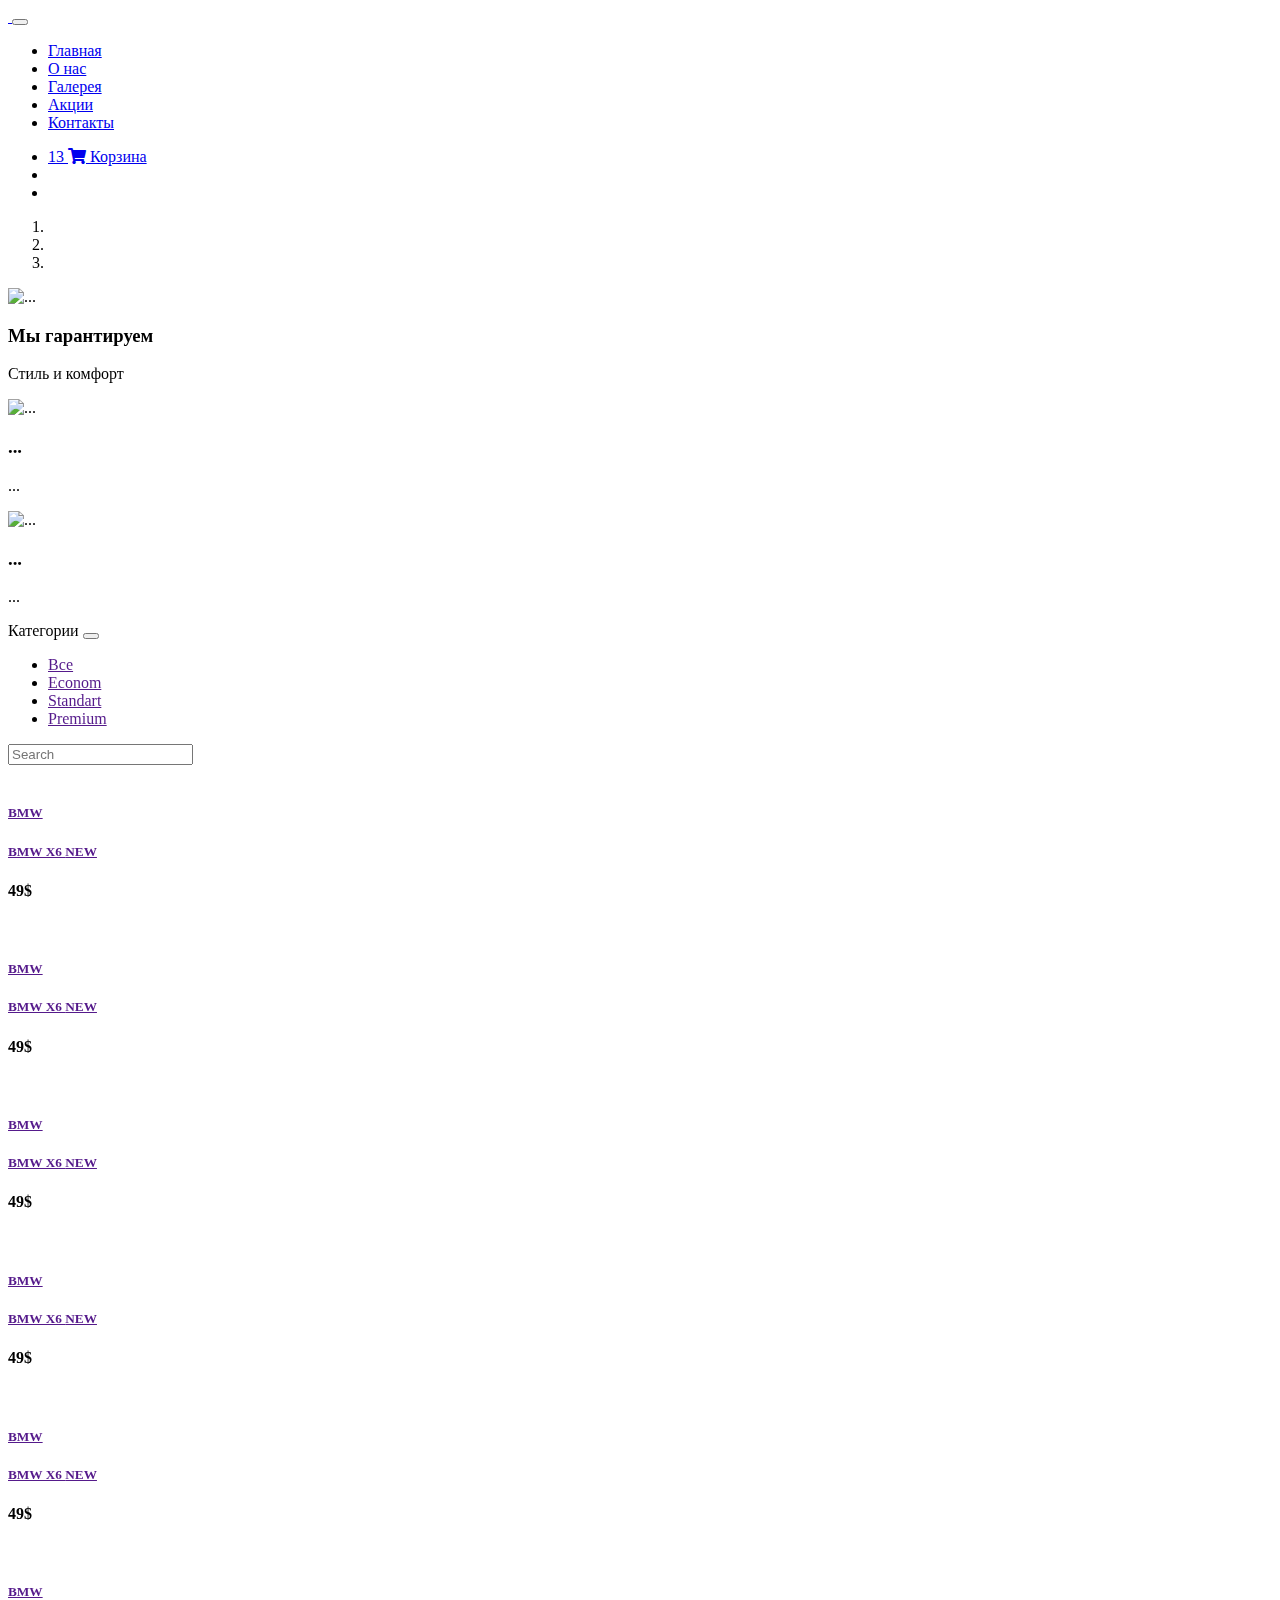
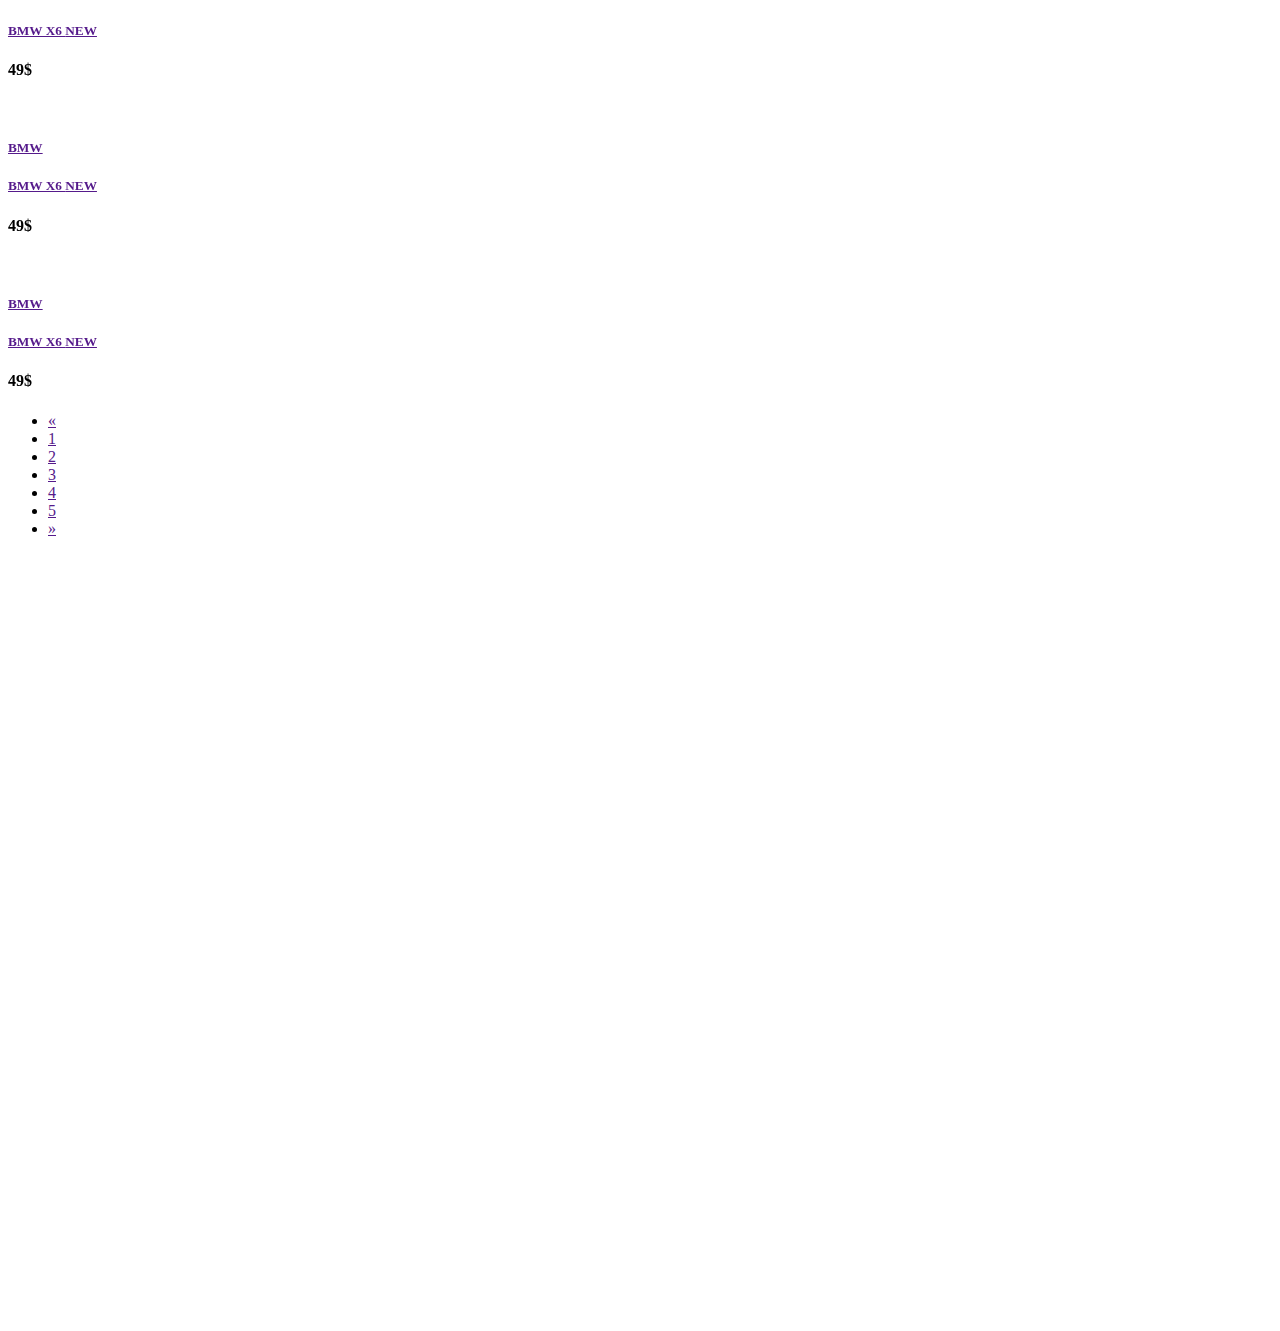
==== index.html @ 3361c771 "Add files via upload" ====
<!DOCTYPE html>
<html lang="en">

<head>
    <meta charset="UTF-8">
    <meta name="viewport" content="width=device-width, initial-scale=1, shrink-to-fit=no">
    <meta http-equiv="x-ua-compatible" content="ie=edge">
    <title>Material Design for Bootstrap</title>
    <!-- MDB icon -->
    <link rel="icon" href="img/mdb-favicon.ico" type="image/x-icon">
    <!-- Font Awesome -->
    <link rel="stylesheet" href="https://use.fontawesome.com/releases/v5.11.2/css/all.css">
    <!-- Bootstrap core CSS -->
    <link rel="stylesheet" href="css/bootstrap.min.css">
    <!-- Material Design Bootstrap -->
    <link rel="stylesheet" href="css/mdb.min.css">
    <!-- Your custom styles (optional) -->
    <link rel="stylesheet" href="css/main.css">
    <link rel="stylesheet" href="css/style.css">
    <link href="https://unpkg.com/aos@2.3.1/dist/aos.css" rel="stylesheet">
</head>

<body>
    <!-- Start your project here-->
    <nav class="navbar fixed-top navbar-expand-lg navbar-light white scrolling-navbar">
        <div class="container">
            <a href="#" class="navbar-brand waves-effect">
                <img src="img/logo.png" alt="">
            </a>
            <button class="navbar-toggler" type="button" data-toggle="collapse" data-target="#navbarContent" aria-controls="navbarContent" aria-expanded="false" aria-label="Toggle navigation">
                <span class="navbar-toggler-icon"></span>
            </button>
            <div class="collapse navbar-collapse" id="navbarContent">
                <ul class="navbar-nav mr-auto">
                    <li class="nav-item active">
                        <a href="index.html" class="nav-link waves-effect">Главная</a>
                    </li>
                    <li class="nav-item ">
                        <a href="#" class="nav-link waves-effect">О нас</a>
                    </li>
                    <li class="nav-item ">
                        <a href="#" class="nav-link waves-effect">Галерея</a>
                    </li>
                    <li class="nav-item ">
                        <a href="rent.html" class="nav-link waves-effect">Акции</a>
                    </li>
                    <li class="nav-item ">
                        <a href="#" class="nav-link waves-effect">Контакты</a>
                    </li>
                </ul>
                <ul class="navbar-nav nav-flex-icons">
                    <li class="nav-item">
                        <a href="#" class="nav-link border border-light rounded waves-effect">
                            <span class="badge red z-depth-1 mr-1">13</span>
                            <i class="fa fa-shopping-cart"></i>
                            <span class="clearfix d-none d-sm inline-block">Корзина</span>
                        </a>
                    </li>
                    <li class="nav-item">
                        <a href="#" class="nav-link  waves-effect">
                            <i class="fa fa-vk"></i>
                        </a>
                    </li>
                    <li class="nav-item">
                        <a href="#" class="nav-link  waves-effect">
                            <i class="fa fa-instagram"></i>
                        </a>
                    </li>
                </ul>
            </div>

        </div>
    </nav>
    <div id="carousel" class="carousel slide carousel-fade mt-4" data-ride="carousel" data-aos="zoom-in">
        <!-- Индикаторы -->
        <ol class="carousel-indicators">
            <li data-target="#carousel" data-slide-to="0" class="active"></li>
            <li data-target="#carousel" data-slide-to="1"></li>
            <li data-target="#carousel" data-slide-to="2"></li>
        </ol>
        <div class="carousel-inner">
            <div class="carousel-item active">
                <img class="img-fluid" src="img/slider/1.jpg" alt="...">
                <div class="carousel-caption d-none d-md-block">
                    <h3>Мы гарантируем</h3>
                    <p>Стиль и комфорт</p>
                </div>
            </div>
            <div class="carousel-item">
                <img class="img-fluid" src="img/slider/2.jpg" alt="...">
                <div class="carousel-caption d-none d-md-block">
                    <h3>...</h3>
                    <p>...</p>
                </div>
            </div>
            <div class="carousel-item">
                <img class="img-fluid" src="img/slider/3.jpg" alt="...">
                <div class="carousel-caption d-none d-md-block">
                    <h3>...</h3>
                    <p>...</p>
                </div>
            </div>
        </div>
        <!-- Элементы управления -->
        <a class="carousel-control-prev" href="#carousel" role="button" data-slide="prev">
            <span class="carousel-control-prev-icon" aria-hidden="true"></span>
            <span class="sr-only">Предыдущий</span>
        </a>
        <a class="carousel-control-next" href="#carousel" role="button" data-slide="next">
            <span class="carousel-control-next-icon" aria-hidden="true"></span>
            <span class="sr-only">Следующий</span>
        </a>
    </div>
    <main>
        <div class="container">
            <nav class="navbar navbar-expand-lg navbar-dark mdb-color lighten-3 mt-3 mb-5 " data-aos="zoom-in-left">
                <span class="navbar-brand">Категории</span>
                <button class="navbar-toggler" type="button" data-toggle="collapse" data-target="#nextNav" aria-controls="nextNav" aria-expanded="false" aria-label="Toggle 	navigation">
                    <span class="navbar-toggler-icon"></span>
                </button>
                <div class="colapse navbar-collapse" id="nextNav">
                    <ul class="navbar-nav mr-auto">
                        <li class="nav-item active">
                            <a href="" class="nav-link">Все</a>
                        </li>
                        <li class="nav-item">
                            <a href="" class="nav-link">Econom</a>
                        </li>
                        <li class="nav-item">
                            <a href="" class="nav-link">Standart</a>
                        </li>
                        <li class="nav-item">
                            <a href="" class="nav-link">Premium</a>
                        </li>
                    </ul>
                    <form class="form-inline">
                        <div class="md-form my-0">
                            <input type="text" class="form-control mr-sm-2" placeholder="Search" aria-label="Search">
                        </div>
                    </form>

                </div>
            </nav>
            <section class="text-center mb-4" data-aos="zoom-in-right">
                <div class="row wow fadeIn">
                    <div class="col-lg-3 col-md-6 mb-4">
                        <div class="card">

                            <div class="view owerlay">
                                <img class="card-img-top" src="http://northshoremotorwerks.com/wp-content/uploads/2013/11/BMW-F80-Repair-1.png" alt="">
                                <a href="">
                                    <span class="mask rgba-white-slight"></span>
                                </a>
                            </div>
                        </div>

                        <div class="card-body text-center">
                            <a href="" class="grey-text">
                                <h5>BMW</h5>
                            </a>
                            <h5><strong><a class="dark-grey-text" href="">BMW X6 <span class="badge badge-pill danger-color">NEW</span></a></strong></h5>
                            <h4 class="font-weight-bold blue-text">
							<strong>49$</strong>
						</h4>
                        </div>

                    </div>
                    <div class="col-lg-3 col-md-6 mb-4">
                        <div class="card">

                            <div class="view owerlay">
                                <img class="card-img-top" src="http://northshoremotorwerks.com/wp-content/uploads/2013/11/BMW-F80-Repair-1.png" alt="">
                                <a href="">
                                    <span class="mask rgba-white-slight"></span>
                                </a>
                            </div>
                        </div>

                        <div class="card-body text-center">
                            <a href="" class="grey-text">
                                <h5>BMW</h5>
                            </a>
                            <h5><strong><a class="dark-grey-text" href="">BMW X6 <span class="badge badge-pill danger-color">NEW</span></a></strong></h5>
                            <h4 class="font-weight-bold blue-text">
							<strong>49$</strong>
						</h4>
                        </div>

                    </div>
                    <div class="col-lg-3 col-md-6 mb-4">
                        <div class="card">

                            <div class="view owerlay">
                                <img class="card-img-top" src="http://northshoremotorwerks.com/wp-content/uploads/2013/11/BMW-F80-Repair-1.png" alt="">
                                <a href="">
                                    <span class="mask rgba-white-slight"></span>
                                </a>
                            </div>
                        </div>

                        <div class="card-body text-center">
                            <a href="" class="grey-text">
                                <h5>BMW</h5>
                            </a>
                            <h5><strong><a class="dark-grey-text" href="">BMW X6 <span class="badge badge-pill danger-color">NEW</span></a></strong></h5>
                            <h4 class="font-weight-bold blue-text">
							<strong>49$</strong>
						</h4>
                        </div>

                    </div>
                    <div class="col-lg-3 col-md-6 mb-4">
                        <div class="card">

                            <div class="view owerlay">
                                <img class="card-img-top" src="http://northshoremotorwerks.com/wp-content/uploads/2013/11/BMW-F80-Repair-1.png" alt="">
                                <a href="">
                                    <span class="mask rgba-white-slight"></span>
                                </a>
                            </div>
                        </div>

                        <div class="card-body text-center">
                            <a href="" class="grey-text">
                                <h5>BMW</h5>
                            </a>
                            <h5><strong><a class="dark-grey-text" href="">BMW X6 <span class="badge badge-pill danger-color">NEW</span></a></strong></h5>
                            <h4 class="font-weight-bold blue-text">
							<strong>49$</strong>
						</h4>
                        </div>

                    </div>
                </div>
                <div class="row wow fadeIn">
                    <div class="col-lg-3 col-md-6 mb-4">
                        <div class="card">

                            <div class="view owerlay">
                                <img class="card-img-top" src="http://northshoremotorwerks.com/wp-content/uploads/2013/11/BMW-F80-Repair-1.png" alt="">
                                <a href="">
                                    <span class="mask rgba-white-slight"></span>
                                </a>
                            </div>
                        </div>

                        <div class="card-body text-center">
                            <a href="" class="grey-text">
                                <h5>BMW</h5>
                            </a>
                            <h5><strong><a class="dark-grey-text" href="">BMW X6 <span class="badge badge-pill danger-color">NEW</span></a></strong></h5>
                            <h4 class="font-weight-bold blue-text">
							<strong>49$</strong>
						</h4>
                        </div>

                    </div>
                    <div class="col-lg-3 col-md-6 mb-4">
                        <div class="card">

                            <div class="view owerlay">
                                <img class="card-img-top" src="http://northshoremotorwerks.com/wp-content/uploads/2013/11/BMW-F80-Repair-1.png" alt="">
                                <a href="">
                                    <span class="mask rgba-white-slight"></span>
                                </a>
                            </div>
                        </div>

                        <div class="card-body text-center">
                            <a href="" class="grey-text">
                                <h5>BMW</h5>
                            </a>
                            <h5><strong><a class="dark-grey-text" href="">BMW X6 <span class="badge badge-pill danger-color">NEW</span></a></strong></h5>
                            <h4 class="font-weight-bold blue-text">
							<strong>49$</strong>
						</h4>
                        </div>

                    </div>
                    <div class="col-lg-3 col-md-6 mb-4">
                        <div class="card">

                            <div class="view owerlay">
                                <img class="card-img-top" src="http://northshoremotorwerks.com/wp-content/uploads/2013/11/BMW-F80-Repair-1.png" alt="">
                                <a href="">
                                    <span class="mask rgba-white-slight"></span>
                                </a>
                            </div>
                        </div>

                        <div class="card-body text-center">
                            <a href="" class="grey-text">
                                <h5>BMW</h5>
                            </a>
                            <h5><strong><a class="dark-grey-text" href="">BMW X6 <span class="badge badge-pill danger-color">NEW</span></a></strong></h5>
                            <h4 class="font-weight-bold blue-text">
							<strong>49$</strong>
						</h4>
                        </div>

                    </div>
                    <div class="col-lg-3 col-md-6 mb-4">
                        <div class="card">

                            <div class="view owerlay">
                                <img class="card-img-top" src="http://northshoremotorwerks.com/wp-content/uploads/2013/11/BMW-F80-Repair-1.png" alt="">
                                <a href="">
                                    <span class="mask rgba-white-slight"></span>
                                </a>
                            </div>
                        </div>

                        <div class="card-body text-center">
                            <a href="" class="grey-text">
                                <h5>BMW</h5>
                            </a>
                            <h5><strong><a class="dark-grey-text" href="">BMW X6 <span class="badge badge-pill danger-color">NEW</span></a></strong></h5>
                            <h4 class="font-weight-bold blue-text">
							<strong>49$</strong>
						</h4>
                        </div>

                    </div>
                </div>
            </section>
            <nav class="d-flex justify-content-center wow fadeIn">
                <ul class="pagination pg-blue">
                    <li class="page-item disabled">
                        <a href="" class="page-link " aria-label="Previous">
                            <span aria-hidden="true">&laquo;</span>
                        </a>
                    </li>
                    <li class="page-item active">
                        <a href="" class="page-link " aria-label="Previous">
                            <span aria-hidden="true">1</span>
                        </a>
                    </li>
                    <li class="page-item ">
                        <a href="" class="page-link " aria-label="Previous">
                            <span aria-hidden="true">2</span>
                        </a>
                    </li>
                    <li class="page-item ">
                        <a href="" class="page-link " aria-label="Previous">
                            <span aria-hidden="true">3</span>
                        </a>
                    </li>
                    <li class="page-item ">
                        <a href="" class="page-link " aria-label="Previous">
                            <span aria-hidden="true">4</span>
                        </a>
                    </li>
                    <li class="page-item ">
                        <a href="" class="page-link " aria-label="Previous">
                            <span aria-hidden="true">5</span>
                        </a>
                    </li>
                    <li class="page-item ">
                        <a href="" class="page-link " aria-label="Next">
                            <span aria-hidden="true">&raquo;</span>
                        </a>
                    </li>
                </ul>
            </nav>
        </div>
    </main>
    <!-- Footer -->
    <footer class="page-footer font-small stylish-color-dark pt-4" data-aos="fade-down" data-aos-easing="linear" data-aos-duration="1000">

        <!-- Footer Links -->
        <div class="container text-center text-md-left">

            <!-- Grid row -->
            <div class="row">

                <!-- Grid column -->
                <div class="col-md-4 mx-auto">

                    <!-- Content -->
                    <h5 class="font-weight-bold text-uppercase mt-3 mb-4">Footer Content</h5>
                    <p>Here you can use rows and columns to organize your footer content. Lorem ipsum dolor sit amet, consectetur adipisicing elit.</p>

                </div>
                <!-- Grid column -->

                <hr class="clearfix w-100 d-md-none">

                <!-- Grid column -->
                <div class="col-md-2 mx-auto">

                    <!-- Links -->
                    <h5 class="font-weight-bold text-uppercase mt-3 mb-4">Links</h5>

                    <ul class="list-unstyled">
                        <li>
                            <a href="#!">Link 1</a>
                        </li>
                        <li>
                            <a href="#!">Link 2</a>
                        </li>
                        <li>
                            <a href="#!">Link 3</a>
                        </li>
                        <li>
                            <a href="#!">Link 4</a>
                        </li>
                    </ul>

                </div>
                <!-- Grid column -->

                <hr class="clearfix w-100 d-md-none">

                <!-- Grid column -->
                <div class="col-md-2 mx-auto">

                    <!-- Links -->
                    <h5 class="font-weight-bold text-uppercase mt-3 mb-4">Links</h5>

                    <ul class="list-unstyled">
                        <li>
                            <a href="#!">Link 1</a>
                        </li>
                        <li>
                            <a href="#!">Link 2</a>
                        </li>
                        <li>
                            <a href="#!">Link 3</a>
                        </li>
                        <li>
                            <a href="#!">Link 4</a>
                        </li>
                    </ul>

                </div>
                <!-- Grid column -->

                <hr class="clearfix w-100 d-md-none">

                <!-- Grid column -->
                <div class="col-md-2 mx-auto">

                    <!-- Links -->
                    <h5 class="font-weight-bold text-uppercase mt-3 mb-4">Links</h5>

                    <ul class="list-unstyled">
                        <li>
                            <a href="#!">Link 1</a>
                        </li>
                        <li>
                            <a href="#!">Link 2</a>
                        </li>
                        <li>
                            <a href="#!">Link 3</a>
                        </li>
                        <li>
                            <a href="#!">Link 4</a>
                        </li>
                    </ul>

                </div>
                <!-- Grid column -->

            </div>
            <!-- Grid row -->

        </div>
        <!-- Footer Links -->

        <hr>

        <!-- Call to action -->
        <ul class="list-unstyled list-inline text-center py-2">
            <li class="list-inline-item">
                <h5 class="mb-1">Арендуй машину прямо сейчас</h5>
            </li>
            <li class="list-inline-item">
                <a href="#!" class="btn btn-danger btn-rounded">Арендовать!</a>
            </li>
        </ul>
        <!-- Call to action -->

        <hr>

        <!-- Social buttons -->
        <ul class="list-unstyled list-inline text-center">
            <li class="list-inline-item">
                <a class="btn-floating btn-fb mx-1">
                    <i class="fab fa-facebook-f"> </i>
                </a>
            </li>
            <li class="list-inline-item">
                <a class="btn-floating btn-tw mx-1">
                    <i class="fab fa-twitter"> </i>
                </a>
            </li>
            <li class="list-inline-item">
                <a class="btn-floating btn-gplus mx-1">
                    <i class="fab fa-google-plus-g"> </i>
                </a>
            </li>
            <li class="list-inline-item">
                <a class="btn-floating btn-li mx-1">
                    <i class="fab fa-linkedin-in"> </i>
                </a>
            </li>
            <li class="list-inline-item">
                <a class="btn-floating btn-dribbble mx-1">
                    <i class="fab fa-dribbble"> </i>
                </a>
            </li>
        </ul>
        <!-- Social buttons -->

        <!-- Copyright -->
        <div class="footer-copyright text-center py-3">© 2019 Copyright:
            <a href="https://vk.com/erlax_official"> Erlax Production</a>
        </div>
        <!-- Copyright -->

    </footer>
    <!-- Footer -->
    <!-- End your project here-->

    <!-- jQuery -->
    <script type="text/javascript" src="js/jquery.min.js"></script>
    <!-- Bootstrap tooltips -->
    <script type="text/javascript" src="js/popper.min.js"></script>
    <!-- Bootstrap core JavaScript -->
    <script type="text/javascript" src="js/bootstrap.min.js"></script>
    <!-- MDB core JavaScript -->
    <script type="text/javascript" src="js/mdb.min.js"></script>
    <!-- Your custom scripts (optional) -->
    <script type="text/javascript"></script>
    <script src="https://unpkg.com/aos@2.3.1/dist/aos.js"></script>
    <script>
        AOS.init();
    </script>

</body>

</html>
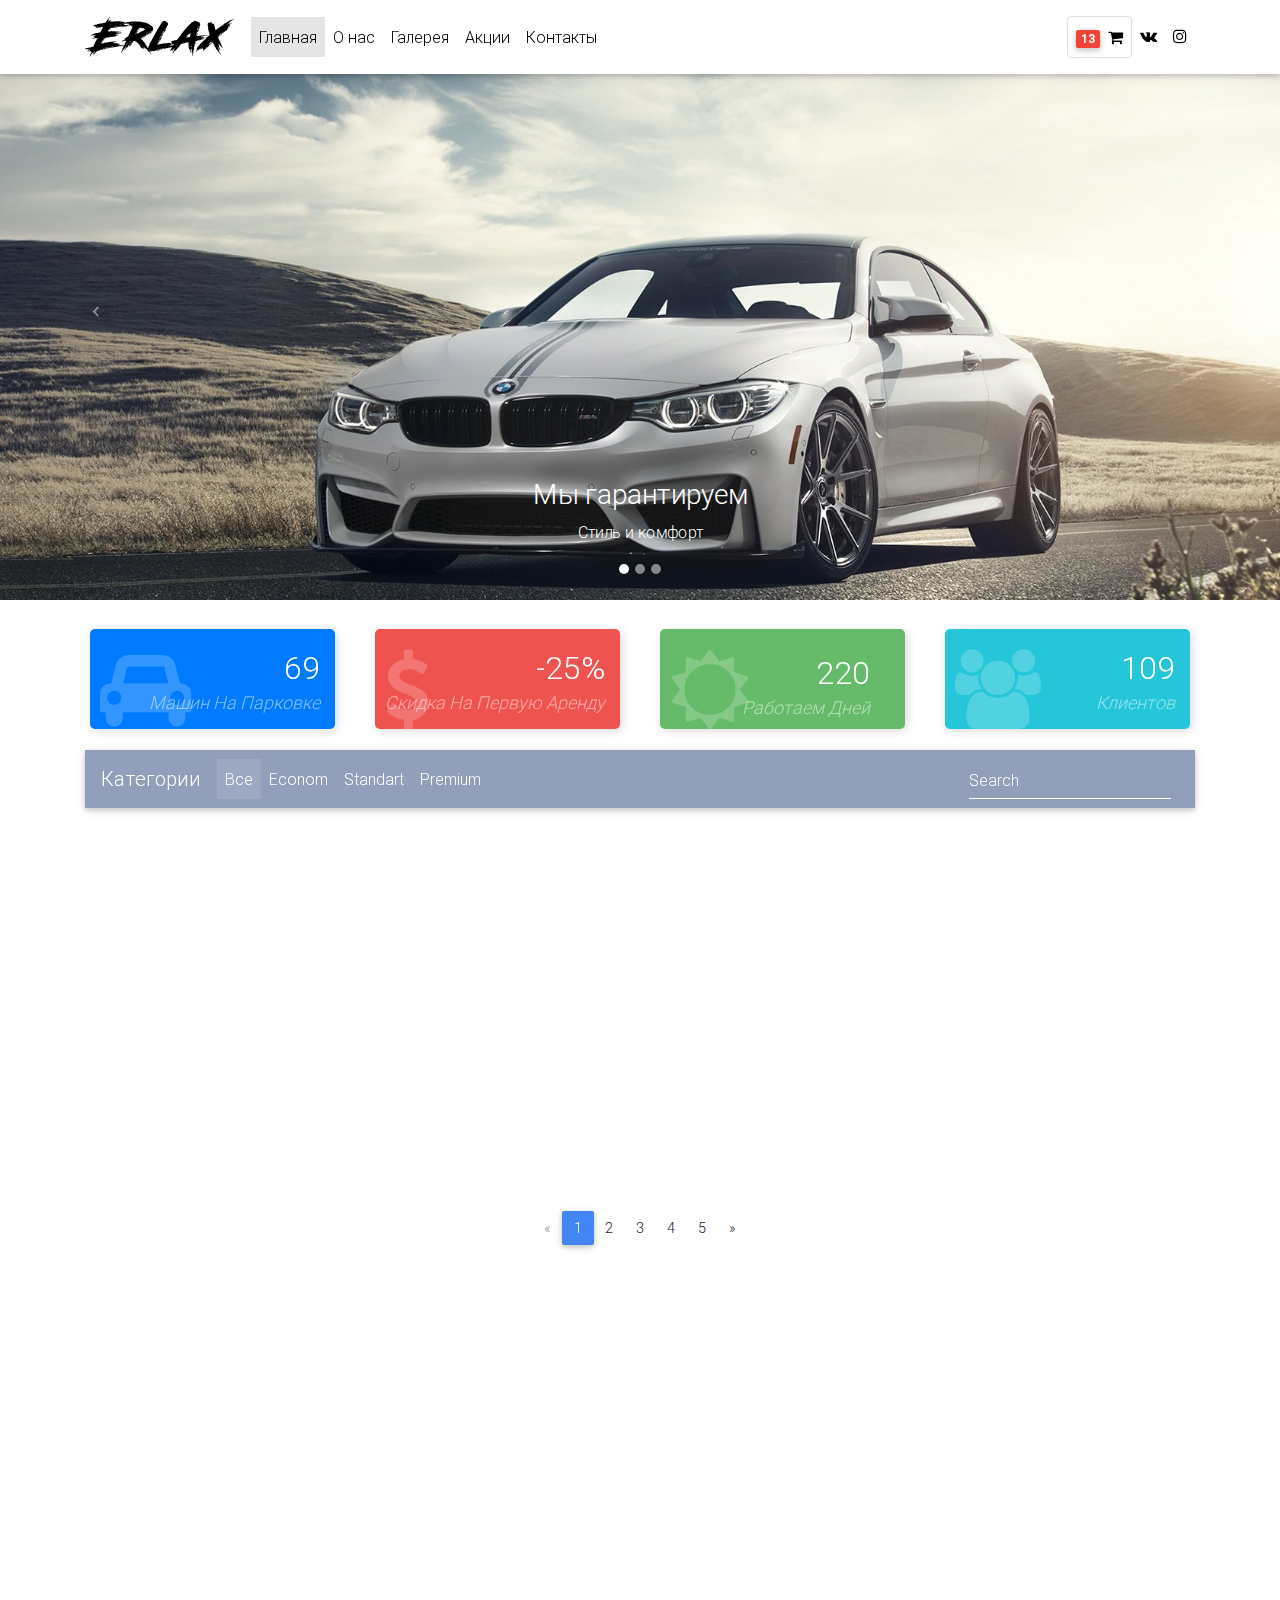
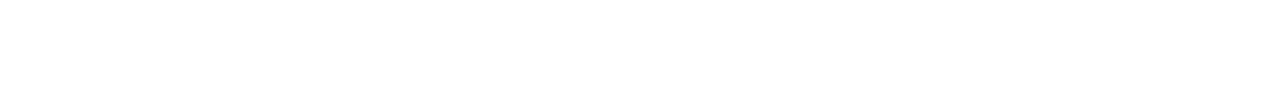
==== commit 098ef2ec: "Add files via upload" ====
--- a/index.html
+++ b/index.html
@@ -39,7 +39,7 @@
                         <a href="#" class="nav-link waves-effect">О нас</a>
                     </li>
                     <li class="nav-item ">
-                        <a href="#" class="nav-link waves-effect">Галерея</a>
+                        <a href="galery.html" class="nav-link waves-effect">Галерея</a>
                     </li>
                     <li class="nav-item ">
                         <a href="rent.html" class="nav-link waves-effect">Акции</a>
@@ -112,6 +112,41 @@
         </a>
     </div>
     <main>
+    	<div class="container mt-4">
+    <div class="row">
+    <div class="col-md-3" data-aos="fade-up">
+      <div class="card-counter primary">
+        <i class="fa fa-car"></i>
+        <span class="count-numbers">69</span>
+        <span class="count-name">Машин на парковке</span>
+      </div>
+    </div>
+
+    <div class="col-md-3" data-aos="fade-up">
+      <div class="card-counter danger" >
+        <i class="fa fa-usd"></i>
+        <span class="count-numbers">-25%</span>
+        <span class="count-name">Скидка на первую аренду</span>
+      </div>
+    </div>
+
+    <div class="col-md-3">
+      <div class="card-counter success" data-aos="fade-up">
+        <i class="fa fa-sun-o"></i>
+        <span class="count-numbers">220</span>
+        <span class="count-name">Работаем дней</span>
+      </div>
+    </div>
+
+    <div class="col-md-3" data-aos="fade-up">
+      <div class="card-counter info">
+        <i class="fa fa-users"></i>
+        <span class="count-numbers">109</span>
+        <span class="count-name">Клиентов</span>
+      </div>
+    </div>
+  </div>
+</div>
         <div class="container">
             <nav class="navbar navbar-expand-lg navbar-dark mdb-color lighten-3 mt-3 mb-5 " data-aos="zoom-in-left">
                 <span class="navbar-brand">Категории</span>
@@ -153,7 +188,7 @@
                                 </a>
                             </div>
                         </div>
-
+							
                         <div class="card-body text-center">
                             <a href="" class="grey-text">
                                 <h5>BMW</h5>
@@ -531,7 +566,7 @@
     <!-- MDB core JavaScript -->
     <script type="text/javascript" src="js/mdb.min.js"></script>
     <!-- Your custom scripts (optional) -->
-    <script type="text/javascript"></script>
+    <script type="text/javascript" src="js/main.js"></script>
     <script src="https://unpkg.com/aos@2.3.1/dist/aos.js"></script>
     <script>
         AOS.init();
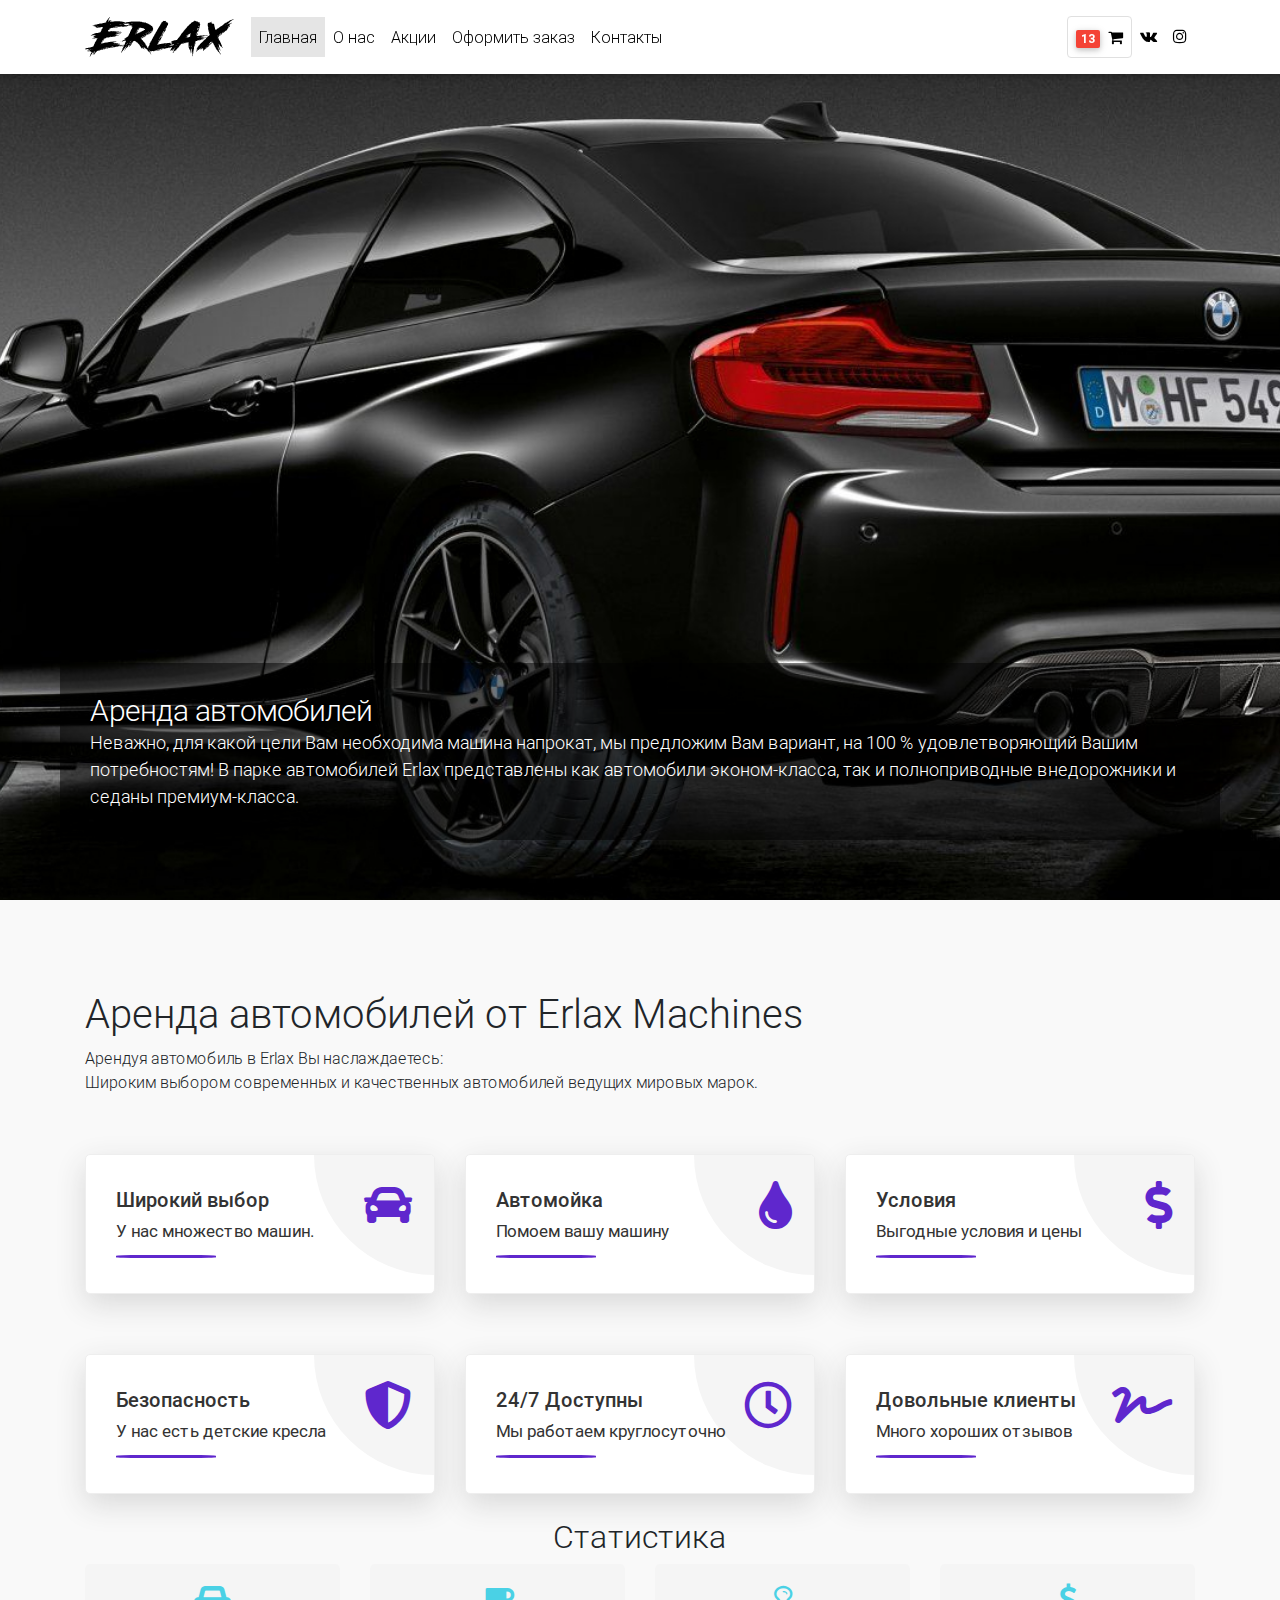
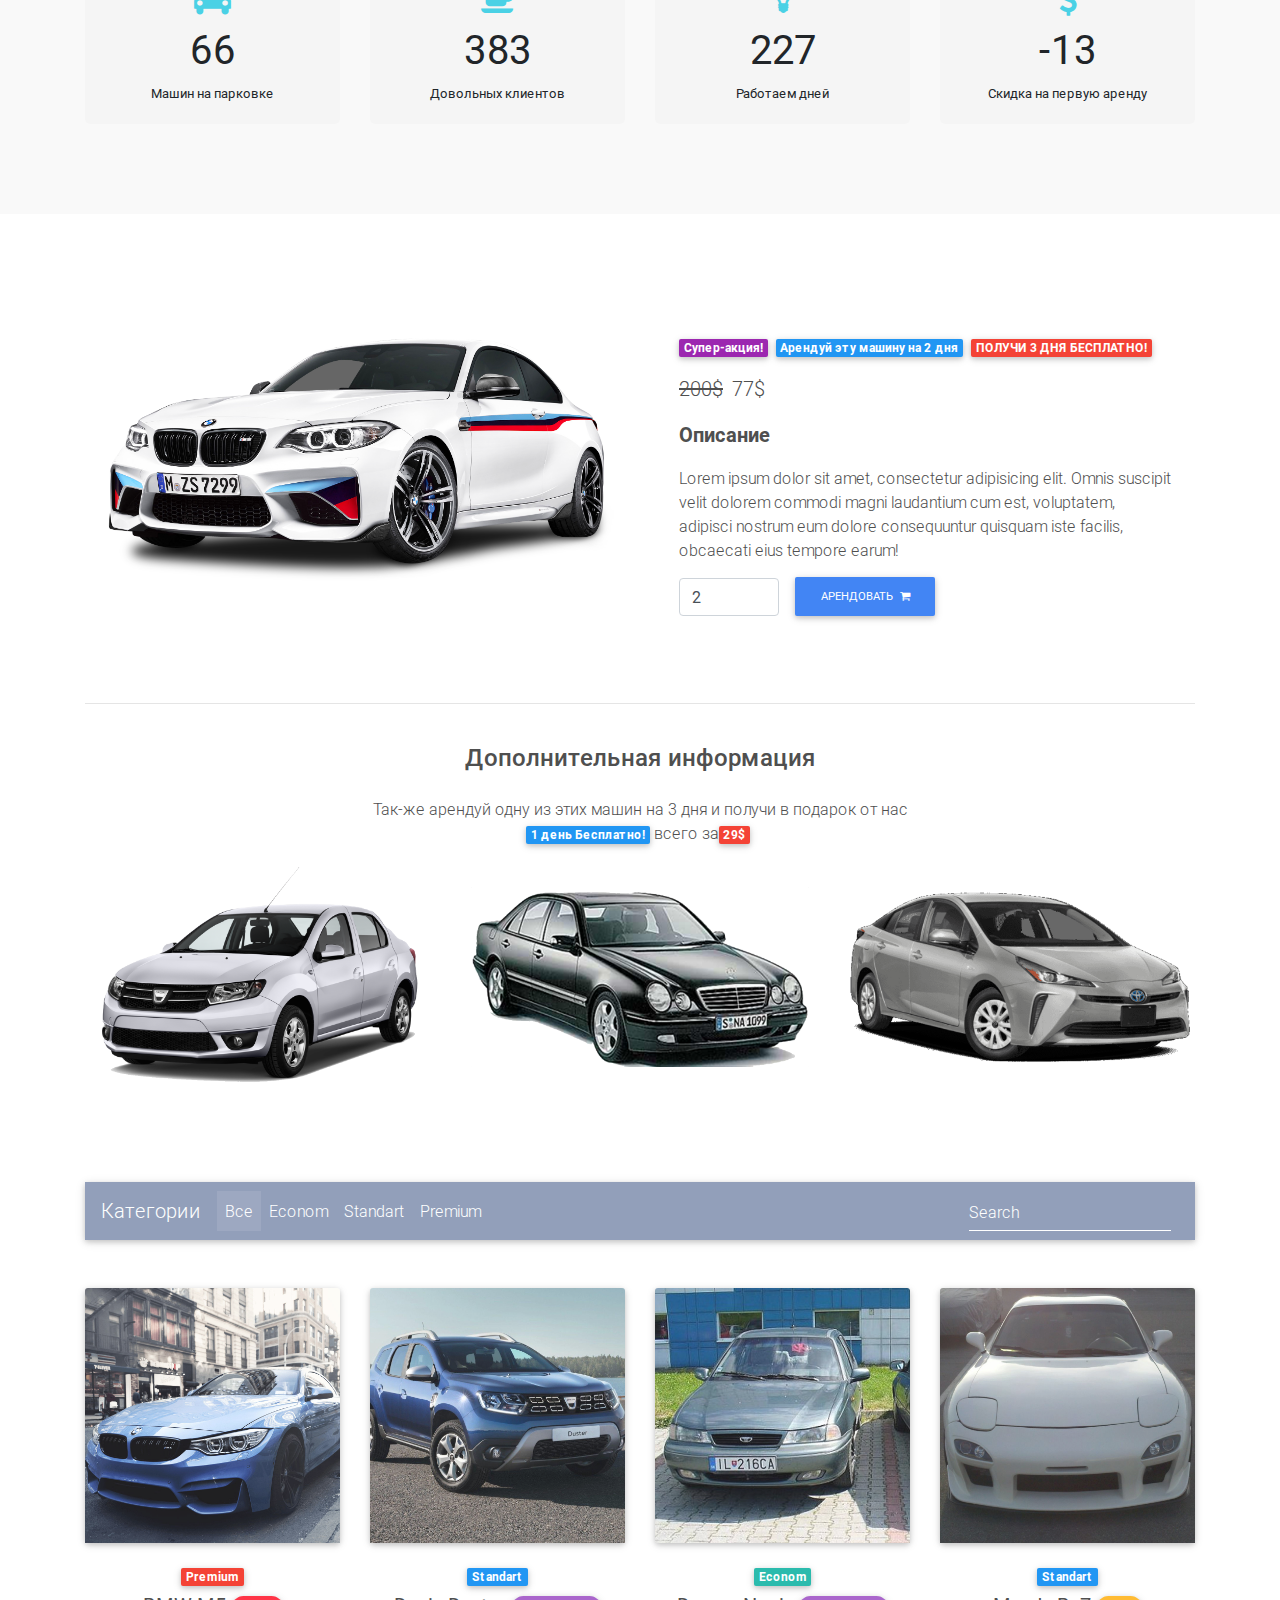
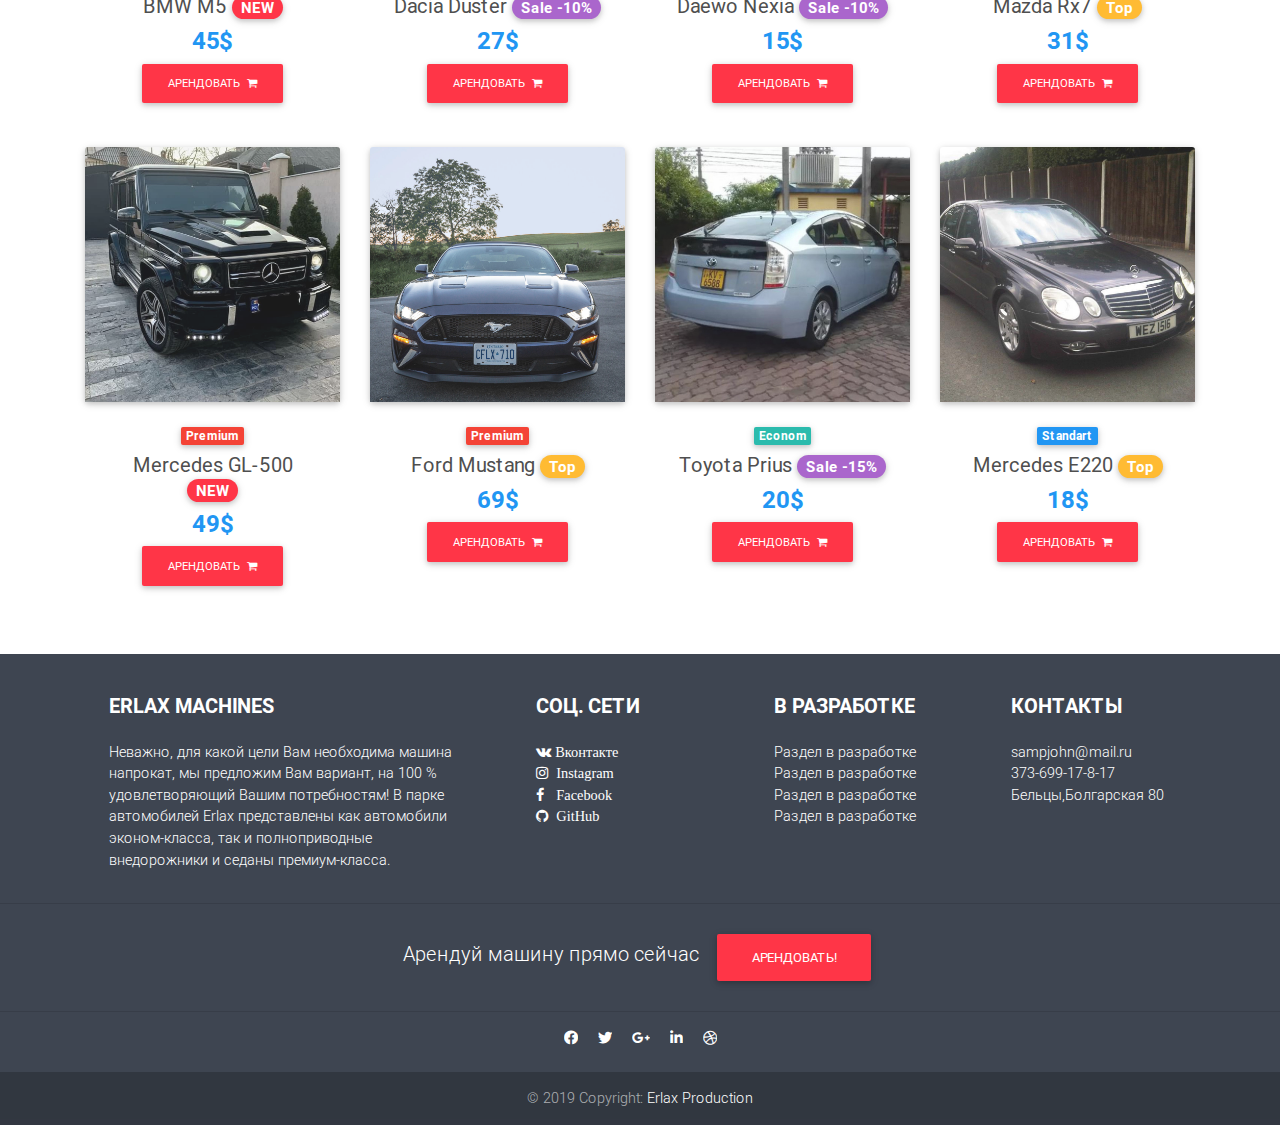
==== commit e202927c: "Add files via upload" ====
--- a/index.html
+++ b/index.html
@@ -1,11 +1,11 @@
 <!DOCTYPE html>
-<html lang="en">
+<html lang="ru">
 
 <head>
     <meta charset="UTF-8">
     <meta name="viewport" content="width=device-width, initial-scale=1, shrink-to-fit=no">
     <meta http-equiv="x-ua-compatible" content="ie=edge">
-    <title>Material Design for Bootstrap</title>
+    <title>Аренда автомобилей - ERLAX</title>
     <!-- MDB icon -->
     <link rel="icon" href="img/mdb-favicon.ico" type="image/x-icon">
     <!-- Font Awesome -->
@@ -18,6 +18,8 @@
     <link rel="stylesheet" href="css/main.css">
     <link rel="stylesheet" href="css/style.css">
     <link href="https://unpkg.com/aos@2.3.1/dist/aos.css" rel="stylesheet">
+
+
 </head>
 
 <body>
@@ -36,16 +38,16 @@
                         <a href="index.html" class="nav-link waves-effect">Главная</a>
                     </li>
                     <li class="nav-item ">
-                        <a href="#" class="nav-link waves-effect">О нас</a>
+                        <a href="#about-us" class="nav-link waves-effect">О нас</a>
                     </li>
                     <li class="nav-item ">
-                        <a href="galery.html" class="nav-link waves-effect">Галерея</a>
+                        <a href="#sale" class="nav-link waves-effect">Акции</a>
                     </li>
                     <li class="nav-item ">
-                        <a href="rent.html" class="nav-link waves-effect">Акции</a>
+                        <a href="#rent" class="nav-link waves-effect">Оформить заказ</a>
                     </li>
                     <li class="nav-item ">
-                        <a href="#" class="nav-link waves-effect">Контакты</a>
+                        <a href="#contacts" class="nav-link waves-effect">Контакты</a>
                     </li>
                 </ul>
                 <ul class="navbar-nav nav-flex-icons">
@@ -71,336 +73,442 @@
 
         </div>
     </nav>
-    <div id="carousel" class="carousel slide carousel-fade mt-4" data-ride="carousel" data-aos="zoom-in">
-        <!-- Индикаторы -->
-        <ol class="carousel-indicators">
-            <li data-target="#carousel" data-slide-to="0" class="active"></li>
-            <li data-target="#carousel" data-slide-to="1"></li>
-            <li data-target="#carousel" data-slide-to="2"></li>
-        </ol>
-        <div class="carousel-inner">
-            <div class="carousel-item active">
-                <img class="img-fluid" src="img/slider/1.jpg" alt="...">
-                <div class="carousel-caption d-none d-md-block">
-                    <h3>Мы гарантируем</h3>
-                    <p>Стиль и комфорт</p>
-                </div>
-            </div>
-            <div class="carousel-item">
-                <img class="img-fluid" src="img/slider/2.jpg" alt="...">
-                <div class="carousel-caption d-none d-md-block">
-                    <h3>...</h3>
-                    <p>...</p>
-                </div>
-            </div>
-            <div class="carousel-item">
-                <img class="img-fluid" src="img/slider/3.jpg" alt="...">
-                <div class="carousel-caption d-none d-md-block">
-                    <h3>...</h3>
-                    <p>...</p>
-                </div>
-            </div>
-        </div>
-        <!-- Элементы управления -->
-        <a class="carousel-control-prev" href="#carousel" role="button" data-slide="prev">
-            <span class="carousel-control-prev-icon" aria-hidden="true"></span>
-            <span class="sr-only">Предыдущий</span>
-        </a>
-        <a class="carousel-control-next" href="#carousel" role="button" data-slide="next">
-            <span class="carousel-control-next-icon" aria-hidden="true"></span>
-            <span class="sr-only">Следующий</span>
-        </a>
+<div class="slide-container">
+    <div class="slider">
+        <div class="slide slide1">
+            <div class="caption">
+                <h2>Аренда автомобилей</h2>
+                <p>Неважно, для какой цели Вам необходима машина напрокат, мы предложим Вам вариант, на 100 % удовлетворяющий Вашим потребностям! В парке автомобилей Erlax представлены как автомобили эконом-класса, так и полноприводные внедорожники и седаны премиум-класса.</p>
+            </div>
+        </div>
+        <div class="slide slide2">
+            <div class="caption">
+                <h2>Erlax Machines</h2>
+                <p>Арендуя автомобиль в Erlax Вы наслаждаетесь:
+                Широким выбором современных и качественных автомобилей ведущих мировых марок.</p>
+            </div>
+        </div>
+        <div class="slide slide3">
+            <div class="caption">
+                <h2>Почему мы?</h2>
+                <p>У нас множество машин,Мы помоем вашу машину Бесплатно,Выгодные условия и цены,У нас есть детские кресла и ещё очень много довольных клиентов.</p>
+            </div>
+        </div>
+        <div class="slide slide4">
+            <div class="caption">
+                <h2>Лучший выбор - это мы.</h2>
+                <p>Всё только новое,всё только модное,делай правильный выбор.</p>
+            </div>
+        </div>
+        <div class="slide slide1">
+            <div class="caption">
+                <h2>Аренда автомобилей</h2>
+                <p>Неважно, для какой цели Вам необходима машина напрокат, мы предложим Вам вариант, на 100 % удовлетворяющий Вашим потребностям! В парке автомобилей Erlax представлены как автомобили эконом-класса, так и полноприводные внедорожники и седаны премиум-класса.</p>
+            </div>
+        </div>
     </div>
+</div>
     <main>
-    	<div class="container mt-4">
-    <div class="row">
-    <div class="col-md-3" data-aos="fade-up">
-      <div class="card-counter primary">
-        <i class="fa fa-car"></i>
-        <span class="count-numbers">69</span>
-        <span class="count-name">Машин на парковке</span>
-      </div>
-    </div>
-
-    <div class="col-md-3" data-aos="fade-up">
-      <div class="card-counter danger" >
-        <i class="fa fa-usd"></i>
-        <span class="count-numbers">-25%</span>
-        <span class="count-name">Скидка на первую аренду</span>
-      </div>
-    </div>
-
-    <div class="col-md-3">
-      <div class="card-counter success" data-aos="fade-up">
-        <i class="fa fa-sun-o"></i>
-        <span class="count-numbers">220</span>
-        <span class="count-name">Работаем дней</span>
-      </div>
-    </div>
-
-    <div class="col-md-3" data-aos="fade-up">
-      <div class="card-counter info">
-        <i class="fa fa-users"></i>
-        <span class="count-numbers">109</span>
-        <span class="count-name">Клиентов</span>
-      </div>
-    </div>
-  </div>
-</div>
-        <div class="container">
-            <nav class="navbar navbar-expand-lg navbar-dark mdb-color lighten-3 mt-3 mb-5 " data-aos="zoom-in-left">
-                <span class="navbar-brand">Категории</span>
-                <button class="navbar-toggler" type="button" data-toggle="collapse" data-target="#nextNav" aria-controls="nextNav" aria-expanded="false" aria-label="Toggle 	navigation">
-                    <span class="navbar-toggler-icon"></span>
-                </button>
-                <div class="colapse navbar-collapse" id="nextNav">
-                    <ul class="navbar-nav mr-auto">
-                        <li class="nav-item active">
-                            <a href="" class="nav-link">Все</a>
-                        </li>
-                        <li class="nav-item">
-                            <a href="" class="nav-link">Econom</a>
-                        </li>
-                        <li class="nav-item">
-                            <a href="" class="nav-link">Standart</a>
-                        </li>
-                        <li class="nav-item">
-                            <a href="" class="nav-link">Premium</a>
-                        </li>
-                    </ul>
-                    <form class="form-inline">
-                        <div class="md-form my-0">
-                            <input type="text" class="form-control mr-sm-2" placeholder="Search" aria-label="Search">
-                        </div>
-                    </form>
-
-                </div>
-            </nav>
-            <section class="text-center mb-4" data-aos="zoom-in-right">
-                <div class="row wow fadeIn">
-                    <div class="col-lg-3 col-md-6 mb-4">
-                        <div class="card">
-
-                            <div class="view owerlay">
-                                <img class="card-img-top" src="http://northshoremotorwerks.com/wp-content/uploads/2013/11/BMW-F80-Repair-1.png" alt="">
+        <section id="about-us">
+            <div class="section-block-grey">
+                <div class="container mb-4">
+                    <div class="section-heading center-holder">
+                        <h1>Аренда автомобилей от Erlax Machines</h1>
+                        <div class="section-heading-line"></div>
+                        <p>Арендуя автомобиль в Erlax Вы наслаждаетесь:
+                            <br>Широким выбором современных и качественных автомобилей ведущих мировых марок.</p>
+                    </div>
+                    <div class="row mt-60">
+                        <div class="col-md-4 col-sm-12 col-12">
+                            <div class="serv-section-2">
+                                <div class="serv-section-2-icon"> <i class="fas fa-car"></i> </div>
+                                <div class="serv-section-desc">
+                                    <h4>Широкий выбор</h4>
+                                    <h5>У нас множество машин.</h5> </div>
+                                <div class="section-heading-line-left"></div>
+                            </div>
+                        </div>
+                        <div class="col-md-4 col-sm-12 col-12">
+                            <div class="serv-section-2 serv-section-2-act">
+                                <div class="serv-section-2-icon serv-section-2-icon-act"> <i class="fas fa-tint"></i> </div>
+                                <div class="serv-section-desc">
+                                    <h4>Автомойка</h4>
+                                    <h5>Помоем вашу машину</h5> </div>
+                                <div class="section-heading-line-left"></div>
+
+                            </div>
+                        </div>
+                        <div class="col-md-4 col-sm-12 col-12">
+                            <div class="serv-section-2">
+                                <div class="serv-section-2-icon"> <i class="fas fa-usd"></i> </div>
+                                <div class="serv-section-desc">
+                                    <h4>Условия</h4>
+                                    <h5>Выгодные условия и цены</h5> </div>
+                                <div class="section-heading-line-left"></div>
+
+                            </div>
+                        </div>
+                    </div>
+                    <div class="row mt-60">
+                        <div class="col-md-4 col-sm-12 col-12">
+                            <div class="serv-section-2">
+                                <div class="serv-section-2-icon"> <i class="fas fa-shield-alt"></i> </div>
+                                <div class="serv-section-desc">
+                                    <h4>Безопасность</h4>
+                                    <h5>У нас есть детские кресла</h5> </div>
+                                <div class="section-heading-line-left"></div>
+
+                            </div>
+                        </div>
+                        <div class="col-md-4 col-sm-12 col-12">
+                            <div class="serv-section-2 serv-section-2-act">
+                                <div class="serv-section-2-icon serv-section-2-icon-act"> <i class="far fa-clock"></i> </div>
+                                <div class="serv-section-desc">
+                                    <h4>24/7 Доступны </h4>
+                                    <h5>Мы работаем круглосуточно</h5> </div>
+                                <div class="section-heading-line-left"></div>
+
+                            </div>
+                        </div>
+                        <div class="col-md-4 col-sm-12 col-12">
+                            <div class="serv-section-2">
+                                <div class="serv-section-2-icon"> <i class="fas fa-signature"></i> </div>
+                                <div class="serv-section-desc">
+                                    <h4>Довольные клиенты </h4>
+                                    <h5>Много хороших отзывов</h5> </div>
+                                <div class="section-heading-line-left "></div>
+
+                            </div>
+                        </div>
+                    </div>
+                </div>
+                <div class="container mt-3">
+                    <div class="row">
+                        <br/>
+                        <div class="col text-center">
+                            <h2>Статистика</h2>
+                        </div>
+
+                    </div>
+                    <div class="row text-center">
+                        <div class="col">
+                            <div class="counter">
+                                <i class="fa fa-car fa-2x"></i>
+                                <h2 class="timer count-title count-number" data-to="124" data-speed="1500">1</h2>
+                                <p class="count-text ">Машин на парковке</p>
+                            </div>
+                        </div>
+                        <div class="col">
+                            <div class="counter">
+                                <i class="fa fa-coffee fa-2x"></i>
+                                <h2 class="timer count-title count-number" data-to="718" data-speed="1500">1</h2>
+                                <p class="count-text ">Довольных клиентов</p>
+                            </div>
+                        </div>
+                        <div class="col">
+                            <div class="counter">
+                                <i class="fa fa-lightbulb-o fa-2x"></i>
+                                <h2 class="timer count-title count-number" data-to="426" data-speed="1500">1</h2>
+                                <p class="count-text ">Работаем дней</p>
+                            </div>
+                        </div>
+                        <div class="col">
+                            <div class="counter">
+                                <i class="fa fa-usd fa-2x"></i>
+                                <h2 class="timer count-title count-number" data-to="-25" data-speed="1500">1</h2>
+                                <p class="count-text ">Скидка на первую аренду</p>
+                            </div>
+                        </div>
+                    </div>
+                </div>
+            </div>
+        </section>
+
+        <section id="sale">
+            <br>
+            <br>
+            <div class="container dark-grey-text mt-5">
+                <div class="row wow rotateInUpLeft">
+                    <div class="col-md-6 mb-4 wow zoomIn">
+                        <img src="img/sale_car.png" alt="bmw" class="img-fluid">
+                    </div>
+                    <div class="col-md-6 mb-6">
+                        <div class="p-4">
+                            <div class="mb-3">
                                 <a href="">
-                                    <span class="mask rgba-white-slight"></span>
-                                </a>
-                            </div>
-                        </div>
-							
-                        <div class="card-body text-center">
-                            <a href="" class="grey-text">
-                                <h5>BMW</h5>
-                            </a>
-                            <h5><strong><a class="dark-grey-text" href="">BMW X6 <span class="badge badge-pill danger-color">NEW</span></a></strong></h5>
-                            <h4 class="font-weight-bold blue-text">
+                                    <span class="badge purple mr-1">Супер-акция!</span>
+                                </a>
+                                <a href="">
+                                    <span class="badge blue mr-1">Арендуй эту машину на 2 дня</span>
+                                </a>
+                                <a href="">
+                                    <span class="badge red mr-1">ПОЛУЧИ 3 ДНЯ БЕСПЛАТНО!</span>
+                                </a>
+                            </div>
+                            <p class="lead">
+                                <span class="mr-1">
+                             <del>200$</del>
+                         </span>
+
+                                <span class="mr-1">
+                             77$
+                         </span>
+                            </p>
+                            <p class="lead font-weight-bold">Описание</p>
+                            <p>Lorem ipsum dolor sit amet, consectetur adipisicing elit. Omnis suscipit velit dolorem commodi magni laudantium cum est, voluptatem, adipisci nostrum eum dolore consequuntur quisquam iste facilis, obcaecati eius tempore earum!</p>
+                            <form  class="d-flex justify-content-left">
+                                <input type="number" value="2" aria-label="Кол-во дней" style="width: 100px;" class="form-control">
+                                                            </form>
+                                                            <button  class="btn btn-primary btn-md my-0 p showLoginPopup mt-2 sale_button">АРЕНДОВАТЬ <i class="fa fa-shopping-cart ml-1"></i></button>
+
+                        </div>
+                    </div>
+                </div>
+                <hr>
+                <div class="row d-flex justify-content-center wow slideInLeft">
+                    <div class="col-md-6 text-center">
+                        <h4 class="my-4 h4">Дополнительная информация</h4>
+                        <p>Так-же арендуй одну из этих машин на 3 дня и получи в подарок от нас <span class="badge blue mr-1">1 день Бесплатно!</span>всего за<span class="badge red mr-1">29$</span></p>
+                    </div>
+                </div>
+                <div class="row wow fadeInUpBig">
+                    <div class="col-lg-4 col-md-12 mb-4">
+                        <img class="img-fluid" src="img/sale_car1.png" alt="">
+                    </div>
+                    <div class="col-lg-4 col-md-12 mb-4">
+                        <img class="img-fluid" src="img/sale_car2.png" alt="">
+                    </div>
+                    <div class="col-lg-4 col-md-12 mb-4">
+                        <img class="img-fluid" src="img/sale_car3.png" alt="">
+                    </div>
+                </div>
+            </div>
+        </section>
+            <div id="rent" class="container">
+                <br><br>
+                <nav class="navbar navbar-expand-lg navbar-dark mdb-color lighten-3 mt-3 mb-5 ">
+                    <span class="navbar-brand">Категории</span>
+                    <button class="navbar-toggler" type="button" data-toggle="collapse" data-target="#nextNav" aria-controls="nextNav" aria-expanded="false" aria-label="Toggle navigation">
+                        <span class="navbar-toggler-icon"></span>
+                    </button>
+                    <div class="collapse navbar-collapse" id="nextNav">
+                        <ul class="navbar-nav mr-auto">
+                            <li class="nav-item active">
+                                <a href="" class="nav-link">Все</a>
+                            </li>
+                            <li class="nav-item">
+                                <a href="" class="nav-link">Econom</a>
+                            </li>
+                            <li class="nav-item">
+                                <a href="" class="nav-link">Standart</a>
+                            </li>
+                            <li class="nav-item">
+                                <a href="" class="nav-link">Premium</a>
+                            </li>
+                        </ul>
+                        <form class="form-inline">
+                            <div class="md-form my-0">
+                                <input type="text" class="form-control mr-sm-2" placeholder="Search" aria-label="Search">
+                            </div>
+                        </form>
+
+                    </div>
+                </nav>
+
+                <section class="text-center mb-4">
+                    <div class="row wow fadeIn">
+                        <div class="col-lg-3 col-md-6 mb-4 showLoginPopup">
+                            <div class="card showLoginPopup">
+
+                                <div class="view owerlay showLoginPopup">
+                                    <img class="card-img-top showLoginPopup" src="img/cars/1.jpg" alt="">
+                                    <a href="#">
+                                        <span class="mask rgba-white-slight showLoginPopup"></span>
+                                    </a>
+                                </div>
+                            </div>
+
+                            <div class="card-body text-center showLoginPopup">
+                                <a href="#" class="grey-text showLoginPopup">
+                                    <h5 class="badge red ">Premium</h5>
+                                </a>
+                                <h5><strong><a class="dark-grey-text showLoginPopup" href="">BMW M5 <span class="badge badge-pill danger-color">NEW</span></a></strong></h5>
+                                <h4 class="font-weight-bold blue-text showLoginPopup">
+							<strong>45$</strong>
+						</h4>
+						<button class="btn btn-danger btn-md my-0 p showLoginPopup">АРЕНДОВАТЬ <i class="fa fa-shopping-cart ml-1"></i></button>
+                            </div>
+
+                        </div>
+<div class="col-lg-3 col-md-6 mb-4 showLoginPopup">
+                            <div class="card showLoginPopup">
+
+                                <div class="view owerlay showLoginPopup">
+                                    <img class="card-img-top showLoginPopup" src="img/cars/2.jpg" alt="">
+                                    <a href="#">
+                                        <span class="mask rgba-white-slight showLoginPopup"></span>
+                                    </a>
+                                </div>
+                            </div>
+
+                            <div class="card-body text-center showLoginPopup">
+                                <a href="#" class="grey-text showLoginPopup">
+                                    <h5 class="badge blue" >Standart</h5>
+                                </a>
+                                <h5><strong><a class="dark-grey-text showLoginPopup" href="">Dacia Duster <span class="badge badge-pill badge-secondary">Sale -10%</span></a></strong></h5>
+                                <h4 class="font-weight-bold blue-text showLoginPopup">
+							<strong>27$</strong>
+						</h4>
+						<button class="btn btn-danger btn-md my-0 p showLoginPopup">АРЕНДОВАТЬ <i class="fa fa-shopping-cart ml-1"></i></button>
+                            </div>
+
+                        </div>
+                        <div class="col-lg-3 col-md-6 mb-4 showLoginPopup">
+                            <div class="card showLoginPopup">
+
+                                <div class="view owerlay showLoginPopup">
+                                    <img class="card-img-top showLoginPopup" src="img/cars/3.jpg" alt="">
+                                    <a href="#">
+                                        <span class="mask rgba-white-slight showLoginPopup"></span>
+                                    </a>
+                                </div>
+                            </div>
+
+                            <div class="card-body text-center showLoginPopup">
+                                <a href="#" class="grey-text showLoginPopup">
+                                    <h5 class="badge badge-default">Econom</h5>
+                                </a>
+                                <h5><strong><a class="dark-grey-text showLoginPopup" href="">Daewo Nexia <span class="badge badge-pill badge-secondary">Sale -10%</span></a></strong></h5>
+                                <h4 class="font-weight-bold blue-text showLoginPopup">
+							<strong>15$</strong>
+						</h4>
+						<button class="btn btn-danger btn-md my-0 p showLoginPopup">АРЕНДОВАТЬ <i class="fa fa-shopping-cart ml-1"></i></button>
+                            </div>
+
+                        </div>
+                        <div class="col-lg-3 col-md-6 mb-4 showLoginPopup">
+                            <div class="card showLoginPopup">
+
+                                <div class="view owerlay showLoginPopup">
+                                    <img class="card-img-top showLoginPopup" src="img/cars/4.jpg" alt="">
+                                    <a href="#">
+                                        <span class="mask rgba-white-slight showLoginPopup"></span>
+                                    </a>
+                                </div>
+                            </div>
+
+                            <div class="card-body text-center showLoginPopup">
+                                <a href="#" class="grey-text showLoginPopup">
+                                    <h5 class="badge blue">Standart</h5>
+                                </a>
+                                <h5><strong><a class="dark-grey-text showLoginPopup" href="">Mazda Rx7 <span class="badge badge-pill badge-warning">Top</span></a></strong></h5>
+                                <h4 class="font-weight-bold blue-text showLoginPopup">
+							<strong>31$</strong>
+						</h4>
+						<button class="btn btn-danger btn-md my-0 p showLoginPopup">АРЕНДОВАТЬ <i class="fa fa-shopping-cart ml-1"></i></button>
+                            </div>
+
+                        </div>
+                
+                        <div class="col-lg-3 col-md-6 mb-4 showLoginPopup">
+                            <div class="card showLoginPopup">
+
+                                <div class="view owerlay showLoginPopup">
+                                    <img class="card-img-top showLoginPopup" src="img/cars/5.jpg" alt="">
+                                    <a href="#">
+                                        <span class="mask rgba-white-slight showLoginPopup"></span>
+                                    </a>
+                                </div>
+                            </div>
+
+                            <div class="card-body text-center showLoginPopup">
+                                <a href="#" class="grey-text showLoginPopup">
+                                    <h5 class="badge red">Premium</h5>
+                                </a>
+                                <h5><strong><a class="dark-grey-text showLoginPopup" href="">Mercedes GL-500 <span class="badge badge-pill danger-color">NEW</span></a></strong></h5>
+                                <h4 class="font-weight-bold blue-text showLoginPopup">
 							<strong>49$</strong>
 						</h4>
-                        </div>
-
-                    </div>
-                    <div class="col-lg-3 col-md-6 mb-4">
-                        <div class="card">
-
-                            <div class="view owerlay">
-                                <img class="card-img-top" src="http://northshoremotorwerks.com/wp-content/uploads/2013/11/BMW-F80-Repair-1.png" alt="">
-                                <a href="">
-                                    <span class="mask rgba-white-slight"></span>
-                                </a>
-                            </div>
-                        </div>
-
-                        <div class="card-body text-center">
-                            <a href="" class="grey-text">
-                                <h5>BMW</h5>
-                            </a>
-                            <h5><strong><a class="dark-grey-text" href="">BMW X6 <span class="badge badge-pill danger-color">NEW</span></a></strong></h5>
-                            <h4 class="font-weight-bold blue-text">
-							<strong>49$</strong>
-						</h4>
-                        </div>
-
-                    </div>
-                    <div class="col-lg-3 col-md-6 mb-4">
-                        <div class="card">
-
-                            <div class="view owerlay">
-                                <img class="card-img-top" src="http://northshoremotorwerks.com/wp-content/uploads/2013/11/BMW-F80-Repair-1.png" alt="">
-                                <a href="">
-                                    <span class="mask rgba-white-slight"></span>
-                                </a>
-                            </div>
-                        </div>
-
-                        <div class="card-body text-center">
-                            <a href="" class="grey-text">
-                                <h5>BMW</h5>
-                            </a>
-                            <h5><strong><a class="dark-grey-text" href="">BMW X6 <span class="badge badge-pill danger-color">NEW</span></a></strong></h5>
-                            <h4 class="font-weight-bold blue-text">
-							<strong>49$</strong>
-						</h4>
-                        </div>
-
-                    </div>
-                    <div class="col-lg-3 col-md-6 mb-4">
-                        <div class="card">
-
-                            <div class="view owerlay">
-                                <img class="card-img-top" src="http://northshoremotorwerks.com/wp-content/uploads/2013/11/BMW-F80-Repair-1.png" alt="">
-                                <a href="">
-                                    <span class="mask rgba-white-slight"></span>
-                                </a>
-                            </div>
-                        </div>
-
-                        <div class="card-body text-center">
-                            <a href="" class="grey-text">
-                                <h5>BMW</h5>
-                            </a>
-                            <h5><strong><a class="dark-grey-text" href="">BMW X6 <span class="badge badge-pill danger-color">NEW</span></a></strong></h5>
-                            <h4 class="font-weight-bold blue-text">
-							<strong>49$</strong>
-						</h4>
-                        </div>
-
-                    </div>
-                </div>
-                <div class="row wow fadeIn">
-                    <div class="col-lg-3 col-md-6 mb-4">
-                        <div class="card">
-
-                            <div class="view owerlay">
-                                <img class="card-img-top" src="http://northshoremotorwerks.com/wp-content/uploads/2013/11/BMW-F80-Repair-1.png" alt="">
-                                <a href="">
-                                    <span class="mask rgba-white-slight"></span>
-                                </a>
-                            </div>
-                        </div>
-
-                        <div class="card-body text-center">
-                            <a href="" class="grey-text">
-                                <h5>BMW</h5>
-                            </a>
-                            <h5><strong><a class="dark-grey-text" href="">BMW X6 <span class="badge badge-pill danger-color">NEW</span></a></strong></h5>
-                            <h4 class="font-weight-bold blue-text">
-							<strong>49$</strong>
-						</h4>
-                        </div>
-
-                    </div>
-                    <div class="col-lg-3 col-md-6 mb-4">
-                        <div class="card">
-
-                            <div class="view owerlay">
-                                <img class="card-img-top" src="http://northshoremotorwerks.com/wp-content/uploads/2013/11/BMW-F80-Repair-1.png" alt="">
-                                <a href="">
-                                    <span class="mask rgba-white-slight"></span>
-                                </a>
-                            </div>
-                        </div>
-
-                        <div class="card-body text-center">
-                            <a href="" class="grey-text">
-                                <h5>BMW</h5>
-                            </a>
-                            <h5><strong><a class="dark-grey-text" href="">BMW X6 <span class="badge badge-pill danger-color">NEW</span></a></strong></h5>
-                            <h4 class="font-weight-bold blue-text">
-							<strong>49$</strong>
-						</h4>
-                        </div>
-
-                    </div>
-                    <div class="col-lg-3 col-md-6 mb-4">
-                        <div class="card">
-
-                            <div class="view owerlay">
-                                <img class="card-img-top" src="http://northshoremotorwerks.com/wp-content/uploads/2013/11/BMW-F80-Repair-1.png" alt="">
-                                <a href="">
-                                    <span class="mask rgba-white-slight"></span>
-                                </a>
-                            </div>
-                        </div>
-
-                        <div class="card-body text-center">
-                            <a href="" class="grey-text">
-                                <h5>BMW</h5>
-                            </a>
-                            <h5><strong><a class="dark-grey-text" href="">BMW X6 <span class="badge badge-pill danger-color">NEW</span></a></strong></h5>
-                            <h4 class="font-weight-bold blue-text">
-							<strong>49$</strong>
-						</h4>
-                        </div>
-
-                    </div>
-                    <div class="col-lg-3 col-md-6 mb-4">
-                        <div class="card">
-
-                            <div class="view owerlay">
-                                <img class="card-img-top" src="http://northshoremotorwerks.com/wp-content/uploads/2013/11/BMW-F80-Repair-1.png" alt="">
-                                <a href="">
-                                    <span class="mask rgba-white-slight"></span>
-                                </a>
-                            </div>
-                        </div>
-
-                        <div class="card-body text-center">
-                            <a href="" class="grey-text">
-                                <h5>BMW</h5>
-                            </a>
-                            <h5><strong><a class="dark-grey-text" href="">BMW X6 <span class="badge badge-pill danger-color">NEW</span></a></strong></h5>
-                            <h4 class="font-weight-bold blue-text">
-							<strong>49$</strong>
-						</h4>
-                        </div>
-
-                    </div>
-                </div>
-            </section>
-            <nav class="d-flex justify-content-center wow fadeIn">
-                <ul class="pagination pg-blue">
-                    <li class="page-item disabled">
-                        <a href="" class="page-link " aria-label="Previous">
-                            <span aria-hidden="true">&laquo;</span>
-                        </a>
-                    </li>
-                    <li class="page-item active">
-                        <a href="" class="page-link " aria-label="Previous">
-                            <span aria-hidden="true">1</span>
-                        </a>
-                    </li>
-                    <li class="page-item ">
-                        <a href="" class="page-link " aria-label="Previous">
-                            <span aria-hidden="true">2</span>
-                        </a>
-                    </li>
-                    <li class="page-item ">
-                        <a href="" class="page-link " aria-label="Previous">
-                            <span aria-hidden="true">3</span>
-                        </a>
-                    </li>
-                    <li class="page-item ">
-                        <a href="" class="page-link " aria-label="Previous">
-                            <span aria-hidden="true">4</span>
-                        </a>
-                    </li>
-                    <li class="page-item ">
-                        <a href="" class="page-link " aria-label="Previous">
-                            <span aria-hidden="true">5</span>
-                        </a>
-                    </li>
-                    <li class="page-item ">
-                        <a href="" class="page-link " aria-label="Next">
-                            <span aria-hidden="true">&raquo;</span>
-                        </a>
-                    </li>
-                </ul>
-            </nav>
-        </div>
+						<button class="btn btn-danger btn-md my-0 p showLoginPopup">АРЕНДОВАТЬ <i class="fa fa-shopping-cart ml-1"></i></button>
+                            </div>
+
+                        </div>
+                        <div class="col-lg-3 col-md-6 mb-4 showLoginPopup">
+                            <div class="card showLoginPopup">
+
+                                <div class="view owerlay showLoginPopup">
+                                    <img class="card-img-top showLoginPopup" src="img/cars/6.jpg" alt="">
+                                    <a href="#">
+                                        <span class="mask rgba-white-slight showLoginPopup"></span>
+                                    </a>
+                                </div>
+                            </div>
+
+                            <div class="card-body text-center showLoginPopup">
+                                <a href="#" class="grey-text showLoginPopup">
+                                    <h5 class="badge red">Premium</h5>
+                                </a>
+                                <h5><strong><a class="dark-grey-text showLoginPopup" href="">Ford Mustang <span class="badge badge-pill badge-warning">Top</span></a></strong></h5>
+                                <h4 class="font-weight-bold blue-text showLoginPopup">
+							<strong>69$</strong>
+						</h4>
+						<button class="btn btn-danger btn-md my-0 p showLoginPopup">АРЕНДОВАТЬ <i class="fa fa-shopping-cart ml-1"></i></button>
+                            </div>
+
+                        </div>
+                        <div class="col-lg-3 col-md-6 mb-4 showLoginPopup">
+                            <div class="card showLoginPopup">
+
+                                <div class="view owerlay showLoginPopup">
+                                    <img class="card-img-top showLoginPopup" src="img/cars/7.jpg" alt="">
+                                    <a href="#">
+                                        <span class="mask rgba-white-slight showLoginPopup"></span>
+                                    </a>
+                                </div>
+                            </div>
+
+                            <div class="card-body text-center showLoginPopup">
+                                <a href="#" class="grey-text showLoginPopup">
+                                    <h5 class="badge badge-default">Econom</h5>
+                                </a>
+                                <h5><strong><a class="dark-grey-text showLoginPopup" href="">Toyota Prius <span class="badge badge-pill badge-secondary">Sale -15%</span></a></strong></h5>
+                                <h4 class="font-weight-bold blue-text showLoginPopup">
+							<strong>20$</strong>
+						</h4>
+						<button class="btn btn-danger btn-md my-0 p showLoginPopup">АРЕНДОВАТЬ <i class="fa fa-shopping-cart ml-1"></i></button>
+                            </div>
+
+                        </div>
+                        <div class="col-lg-3 col-md-6 mb-4 showLoginPopup">
+                            <div class="card showLoginPopup">
+
+                                <div class="view owerlay showLoginPopup">
+                                    <img class="card-img-top showLoginPopup" src="img/cars/8.jpg" alt="">
+                                    <a href="#">
+                                        <span class="mask rgba-white-slight showLoginPopup"></span>
+                                    </a>
+                                </div>
+                            </div>
+
+                            <div class="card-body text-center showLoginPopup">
+                                <a href="#" class="grey-text showLoginPopup">
+                                    <h5 class="badge blue">Standart</h5>
+                                </a>
+                                <h5><strong><a class="dark-grey-text showLoginPopup" href="">Mercedes E220 <span class="badge badge-pill badge-warning">Top</span></a></strong></h5>
+                                <h4 class="font-weight-bold blue-text showLoginPopup">
+							<strong>18$</strong>
+						</h4>
+						<button class="btn btn-danger btn-md my-0 p showLoginPopup">АРЕНДОВАТЬ <i class="fa fa-shopping-cart ml-1"></i></button>
+                            </div>
+
+                        </div>
+                    </div>
+                    
+                </section>
+            </div>
     </main>
     <!-- Footer -->
-    <footer class="page-footer font-small stylish-color-dark pt-4" data-aos="fade-down" data-aos-easing="linear" data-aos-duration="1000">
+    <footer id="contacts" class="page-footer font-small stylish-color-dark pt-4">
 
         <!-- Footer Links -->
         <div class="container text-center text-md-left">
@@ -412,8 +520,8 @@
                 <div class="col-md-4 mx-auto">
 
                     <!-- Content -->
-                    <h5 class="font-weight-bold text-uppercase mt-3 mb-4">Footer Content</h5>
-                    <p>Here you can use rows and columns to organize your footer content. Lorem ipsum dolor sit amet, consectetur adipisicing elit.</p>
+                    <h5 class="font-weight-bold text-uppercase mt-3 mb-4">Erlax Machines</h5>
+                    <p>Неважно, для какой цели Вам необходима машина напрокат, мы предложим Вам вариант, на 100 % удовлетворяющий Вашим потребностям! В парке автомобилей Erlax представлены как автомобили эконом-класса, так и полноприводные внедорожники и седаны премиум-класса.</p>
 
                 </div>
                 <!-- Grid column -->
@@ -424,20 +532,20 @@
                 <div class="col-md-2 mx-auto">
 
                     <!-- Links -->
-                    <h5 class="font-weight-bold text-uppercase mt-3 mb-4">Links</h5>
+                    <h5 class="font-weight-bold text-uppercase mt-3 mb-4">Соц. Сети</h5>
 
                     <ul class="list-unstyled">
                         <li>
-                            <a href="#!">Link 1</a>
-                        </li>
-                        <li>
-                            <a href="#!">Link 2</a>
-                        </li>
-                        <li>
-                            <a href="#!">Link 3</a>
-                        </li>
-                        <li>
-                            <a href="#!">Link 4</a>
+                            <a class="fa fa-vk" href="#!">&nbsp;Вконтакте</a>
+                        </li>
+                        <li>
+                            <a class="fa fa-instagram" href="#!">&nbsp;&nbsp;Instagram</a>
+                        </li>
+                        <li>
+                            <a class="fa fa-facebook" href="#!">&nbsp;&nbsp;&nbsp;Facebook</a>
+                        </li>
+                        <li>
+                            <a class="fa fa-github" href="#!">&nbsp;&nbsp;GitHub</a>
                         </li>
                     </ul>
 
@@ -450,20 +558,20 @@
                 <div class="col-md-2 mx-auto">
 
                     <!-- Links -->
-                    <h5 class="font-weight-bold text-uppercase mt-3 mb-4">Links</h5>
+                    <h5 class="font-weight-bold text-uppercase mt-3 mb-4">В разработке</h5>
 
                     <ul class="list-unstyled">
                         <li>
-                            <a href="#!">Link 1</a>
-                        </li>
-                        <li>
-                            <a href="#!">Link 2</a>
-                        </li>
-                        <li>
-                            <a href="#!">Link 3</a>
-                        </li>
-                        <li>
-                            <a href="#!">Link 4</a>
+                            <a href="#!">Раздел в разработке</a>
+                        </li>
+                        <li>
+                            <a href="#!">Раздел в разработке</a>
+                        </li>
+                        <li>
+                            <a href="#!">Раздел в разработке</a>
+                        </li>
+                        <li>
+                            <a href="#!">Раздел в разработке</a>
                         </li>
                     </ul>
 
@@ -476,20 +584,17 @@
                 <div class="col-md-2 mx-auto">
 
                     <!-- Links -->
-                    <h5 class="font-weight-bold text-uppercase mt-3 mb-4">Links</h5>
+                    <h5 class="font-weight-bold text-uppercase mt-3 mb-4">Контакты</h5>
 
                     <ul class="list-unstyled">
                         <li>
-                            <a href="#!">Link 1</a>
-                        </li>
-                        <li>
-                            <a href="#!">Link 2</a>
-                        </li>
-                        <li>
-                            <a href="#!">Link 3</a>
-                        </li>
-                        <li>
-                            <a href="#!">Link 4</a>
+                            <a href="#!">sampjohn@mail.ru</a>
+                        </li>
+                        <li>
+                            <a href="#!">373-699-17-8-17</a>
+                        </li>
+                        <li>
+                            <a href="#!">Бельцы,Болгарская 80</a>
                         </li>
                     </ul>
 
@@ -510,7 +615,7 @@
                 <h5 class="mb-1">Арендуй машину прямо сейчас</h5>
             </li>
             <li class="list-inline-item">
-                <a href="#!" class="btn btn-danger btn-rounded">Арендовать!</a>
+                <a href="#!" class="btn btn-danger btn-rounded showLoginPopup">Арендовать!</a>
             </li>
         </ul>
         <!-- Call to action -->
@@ -552,22 +657,33 @@
             <a href="https://vk.com/erlax_official"> Erlax Production</a>
         </div>
         <!-- Copyright -->
-
+	
     </footer>
+    <div id="top"><img src="img/up.png" alt=""></div>
+        <div class="popup">
+        <div id="close">x</div>
+        <form class="rentcar" method="post">
+            <input name="name" placeholder="Как вас зовут?" class="name" required />
+            <input name="emailaddress" placeholder="Какой у вас номер?" class="email" type="text" required />
+            <textarea rows="4" cols="50" name="subject" placeholder="Введите ваше сообщение" class="message" required></textarea>
+            <input name="submit" class="btnrent" type="submit" value="Отправить" />
+        </form>
+    </div>
+    <div class="shadow"></div>
     <!-- Footer -->
     <!-- End your project here-->
-
     <!-- jQuery -->
-    <script type="text/javascript" src="js/jquery.min.js"></script>
+    <script  src="js/jquery.min.js"></script>
     <!-- Bootstrap tooltips -->
-    <script type="text/javascript" src="js/popper.min.js"></script>
+    <script  src="js/popper.min.js"></script>
     <!-- Bootstrap core JavaScript -->
-    <script type="text/javascript" src="js/bootstrap.min.js"></script>
+    <script  src="js/bootstrap.min.js"></script>
     <!-- MDB core JavaScript -->
-    <script type="text/javascript" src="js/mdb.min.js"></script>
+    <script  src="js/mdb.min.js"></script>
     <!-- Your custom scripts (optional) -->
-    <script type="text/javascript" src="js/main.js"></script>
+    <script src="js/main.js"></script>
     <script src="https://unpkg.com/aos@2.3.1/dist/aos.js"></script>
+    
     <script>
         AOS.init();
     </script>
--- a/css/main.css
+++ b/css/main.css
@@ -1,72 +1,455 @@
 @import url("https://netdna.bootstrapcdn.com/font-awesome/4.1.0/css/font-awesome.min.css");
-.btn:focus, .btn:active, button:focus, button:active {
-  outline: none !important;
-  box-shadow: none !important;
-}
-
-#image-gallery .modal-footer{
-  display: block;
-}
-
-.thumb{
-  margin-top: 15px;
-  margin-bottom: 15px;
-}
-.card-counter{
-    box-shadow: 2px 2px 10px #DADADA;
-    margin: 5px;
-    padding: 20px 10px;
-    background-color: #fff;
-    height: 100px;
+
+.slide-container {
+    position: relative;
+    overflow: hidden;
+    width: 100%;
+    height: 100vh;
+}
+.slide-container .slider {
+    position: absolute;
+    top: 0;
+    left: 0;
+    width: 500%;
+    height: 100%;
+    animation: animate 20s linear infinite;
+}
+.slide-container .slider .slide {
+    position: relative;
+    width: 20%;
+    height: 100%;
+    float: left;
+}
+.slide-container .slider .slide .caption { 
+    position: absolute;
+    bottom: 60px;
+    right: 60px;
+    left: 60px;
+    padding: 30px;
+    background-color: rgba(0,0,0,.5);
+    box-sizing:border-box;
+    transition: 1s;
+}
+.slide-container .slider .slide .caption h2 { 
+    margin: 0;
+    padding: 0;
+    color: #fff;
+    font-size: 30px;
+    transition: 1s;
+}
+.slide-container .slider .slide .caption p { 
+    margin: 0;
+    padding: 0;
+    color: #fff;
+    font-size: 18px;
+    transition: 1s;
+}
+.slide-container .slider .slide.slide1 {
+    background: url(../img/slider/1.jpg);
+    background-size: cover;
+    background-position: center;
+}
+.slide-container .slider .slide.slide2 {
+    background: url(../img/slider/2.jpg);
+    background-size: cover;
+    background-position: center;
+}
+.slide-container .slider .slide.slide3 {
+    background: url(../img/slider/3.jpg);
+    background-size: cover;
+    background-position: center;
+}
+.slide-container .slider .slide.slide4 {
+    background: url(../img/slider/4.jpg);
+    background-size: cover;
+    background-position: center;
+}
+
+
+@keyframes animate {
+    0% {
+        left: 0;
+    }
+    20% {
+        left: 0;
+    }
+    25% {
+        left: -100%;
+    }
+    45% {
+        left: -100%;
+    }
+    50% {
+        left: -200%;
+    }
+    70% {
+        left: -200%;
+    }
+    75% {
+        left: -300%;
+    }
+    95% {
+        left: -300%;
+    }
+    100% {
+        left: -400%;
+    }
+}
+
+
+
+@media screen and (max-width: 768px) {
+    .container .slider .slide .caption { 
+        bottom: 20px;
+        right: 20px;
+        left: 20px;
+        padding: 20px;
+    }
+    .container .slider .slide .caption h2 { 
+        margin: 0 0 10px;
+        font-size: 30px;
+    }
+    .container .slider .slide .caption p { 
+        font-size: 16px;
+    }
+}
+
+
+/*О нас*/
+
+.mt-60{
+    margin-top:60px;
+}
+
+.section-block-grey {
+    padding: 90px 0px 90px 0px;
+    background-color: #f9f9f9;
+}
+
+.serv-section-2 {
+    position: relative;
+    border: 1px solid #eee;
+    background: #fff;
+    box-shadow: 0px 10px 30px 0px rgba(50, 50, 50, 0.16);
     border-radius: 5px;
-    transition: .3s linear all;
-  }
-
-  .card-counter:hover{
-    box-shadow: 4px 4px 20px #DADADA;
-    transition: .3s linear all;
-  }
-
-  .card-counter.primary{
-    background-color: #007bff;
-    color: #FFF;
-  }
-
-  .card-counter.danger{
-    background-color: #ef5350;
-    color: #FFF;
-  }  
-
-  .card-counter.success{
-    background-color: #66bb6a;
-    color: #FFF;
-  }  
-
-  .card-counter.info{
-    background-color: #26c6da;
-    color: #FFF;
-  }  
-
-  .card-counter i{
-    font-size: 5em;
-    opacity: 0.2;
-  }
-
-  .card-counter .count-numbers{
+    overflow: hidden;
+    padding: 30px;
+}
+
+.serv-section-2:before {
     position: absolute;
-    right: 35px;
-    top: 20px;
-    font-size: 32px;
+    top: 0;
+    right: 0px;
+    z-index: 0;
+    content: " ";
+    width: 120px;
+    height: 120px;
+    background: #f5f5f5;
+    border-bottom-left-radius: 136px;
+    transition: all 0.4s ease-in-out;
+    -webkit-transition: all 0.4s ease-in-out;
+}
+
+.serv-section-2-icon {
+    position: absolute;
+    top: 18px;
+    right: 22px;
+    max-width: 100px;
+    z-index: 1;
+    text-align: center;
+}
+
+.serv-section-2-icon i {
+    color: #5f27cd;
+    font-size: 48px;
+    line-height: 65px;
+    transition: all 0.4s ease-in-out;
+    -webkit-transition: all 0.4s ease-in-out;
+}
+
+.serv-section-desc {
+    position: relative;
+}
+
+.serv-section-2 h4 {
+    color: #333;
+    font-size: 20px;
+    font-weight: 500;
+    line-height: 1.5;
+}
+
+.serv-section-2 h5 {
+    color: #333;
+    font-size: 17px;
+    font-weight: 400;
+    line-height: 1;
+    margin-top: 5px;
+}
+
+.section-heading-line-left {
+    content: '';
     display: block;
-  }
-
-  .card-counter .count-name{
+    width: 100px;
+    height: 3px;
+    background: #5f27cd;
+    border-radius: 25%;
+    margin-top: 15px;
+    margin-bottom: 5px;
+}
+
+.serv-section-2 p {
+    margin-top: 25px;
+    padding-right: 50px;
+}
+
+.serv-section-2:hover .serv-section-2-icon i {
+    color: #fff;
+}
+
+.serv-section-2:hover:before {
+    background: #5f27cd;
+}
+/*Счётчик*/
+.counter {
+    background-color:#f5f5f5;
+    padding: 20px 0;
+    border-radius: 5px;
+}
+
+.count-title {
+    font-size: 40px;
+    font-weight: normal;
+    margin-top: 10px;
+    margin-bottom: 0;
+    text-align: center;
+}
+
+.count-text {
+    font-size: 13px;
+    font-weight: normal;
+    margin-top: 10px;
+    margin-bottom: 0;
+    text-align: center;
+}
+
+.fa-2x {
+    margin: 0 auto;
+    float: none;
+    display: table;
+    color: #4ad1e5;
+}
+
+#top {
+    bottom: 0;
+    cursor: pointer;
+    display: none;
+    position: fixed;
+    right: 10px;
+}
+.popup,
+.shadow {
+    display: none;
+}
+
+.popup {
+    position: fixed;
+    top: 50%;
+    left: 50%;
+    transform: translate(calc(-50% + 0.5px), calc(-50% + 0.5px));
+    z-index: 12;
+}
+
+.popup #close {
     position: absolute;
-    right: 35px;
-    top: 65px;
-    font-style: italic;
-    text-transform: capitalize;
-    opacity: 0.5;
+    right: 0;
+    top: 0;
+    background: red;
+    width: 30px;
+    height: 30px;
+    font-size: 20px;
+    color: white;
+    text-align: center;
+    cursor: pointer;
+}
+
+.popup #error {
+    background: red;
+    color: yellow;
+}
+
+.shadow {
+    position: fixed;
+    width: 100%;
+    height: 100%;
+    top: 0;
+    left: 0;
+    background: rgba(0, 0, 0, 0.5);
+    z-index: 10;
+}
+
+.rentcar {
+    margin-left: auto;
+    margin-right: auto;
+    width: 343px;
+    height: 333px;
+    padding: 30px;
+    border: 1px solid rgba(0, 0, 0, .2);
+    -moz-border-radius: 5px;
+    -webkit-border-radius: 5px;
+    border-radius: 5px;
+    -moz-background-clip: padding;
+    -webkit-background-clip: padding-box;
+    background-clip: padding-box;
+    background: rgba(0, 0, 0, 0.5);
+    -moz-box-shadow: 0 0 13px 3px rgba(0, 0, 0, .5);
+    -webkit-box-shadow: 0 0 13px 3px rgba(0, 0, 0, .5);
+    box-shadow: 0 0 13px 3px rgba(0, 0, 0, .5);
+    overflow: hidden;
+}
+
+.rentcar textarea {
+    background: rgba(255, 255, 255, 0.4) url(http://luismruiz.com/img/gemicon_message.png) no-repeat scroll 16px 16px;
+    width: 276px;
+    height: 80px;
+    border: 1px solid rgba(255, 255, 255, .6);
+    -moz-border-radius: 4px;
+    -webkit-border-radius: 4px;
+    border-radius: 4px;
+    -moz-background-clip: padding;
+    -webkit-background-clip: padding-box;
+    background-clip: padding-box;
     display: block;
+    font-family: 'Source Sans Pro', sans-serif;
     font-size: 18px;
-  }+    color: #fff;
+    padding-left: 45px;
+    padding-right: 20px;
+    padding-top: 12px;
+    margin-bottom: 20px;
+    overflow: hidden;
+}
+
+.rentcar input {
+    width: 276px;
+    height: 48px;
+    border: 1px solid rgba(255, 255, 255, .4);
+    -moz-border-radius: 4px;
+    -webkit-border-radius: 4px;
+    border-radius: 4px;
+    -moz-background-clip: padding;
+    -webkit-background-clip: padding-box;
+    background-clip: padding-box;
+    display: block;
+    font-family: 'Source Sans Pro', sans-serif;
+    font-size: 18px;
+    color: #fff;
+    padding-left: 20px;
+    padding-right: 20px;
+    margin-bottom: 20px;
+}
+
+.rentcar input[type=submit] {
+    cursor: pointer;
+}
+
+.rentcar input.name {
+    background: rgba(255, 255, 255, 0.4) url(http://luismruiz.com/img/gemicon_name.png) no-repeat scroll 16px 16px;
+    padding-left: 45px;
+}
+
+.rentcar input.email {
+    background: rgba(255, 255, 255, 0.4) url(http://luismruiz.com/img/gemicon_email.png) no-repeat scroll 16px 20px;
+    padding-left: 45px;
+}
+
+.rentcar input.message {
+    background: rgba(255, 255, 255, 0.4) url(http://luismruiz.com/img/gemicon_message.png) no-repeat scroll 16px 16px;
+    padding-left: 45px;
+}
+
+::-webkit-input-placeholder {
+    color: #fff;
+}
+
+:-moz-placeholder {
+    color: #fff;
+}
+
+::-moz-placeholder {
+    color: #fff;
+}
+
+:-ms-input-placeholder {
+    color: #fff;
+}
+
+.rentcar input:focus,
+.rentcar textarea:focus {
+    background-color: rgba(0, 0, 0, 0.2);
+    -moz-box-shadow: 0 0 5px 1px rgba(255, 255, 255, .5);
+    -webkit-box-shadow: 0 0 5px 1px rgba(255, 255, 255, .5);
+    box-shadow: 0 0 5px 1px rgba(255, 255, 255, .5);
+    overflow: hidden;
+}
+
+.btnrent {
+    width: 138px;
+    height: 44px;
+    -moz-border-radius: 4px;
+    -webkit-border-radius: 4px;
+    border-radius: 4px;
+    float: right;
+    border: 1px solid #253737;
+    background: #416b68;
+    background: -webkit-gradient(linear, left top, left bottom, from(#6da5a3), to(#416b68));
+    background: -webkit-linear-gradient(top, #6da5a3, #416b68);
+    background: -moz-linear-gradient(top, #6da5a3, #416b68);
+    background: -ms-linear-gradient(top, #6da5a3, #416b68);
+    background: -o-linear-gradient(top, #6da5a3, #416b68);
+    background-image: -ms-linear-gradient(top, #6da5a3 0%, #416b68 100%);
+    padding: 10.5px 21px;
+    -webkit-border-radius: 6px;
+    -moz-border-radius: 6px;
+    border-radius: 6px;
+    -webkit-box-shadow: rgba(255, 255, 255, 0.1) 0 1px 0, inset rgba(255, 255, 255, 0.7) 0 1px 0;
+    -moz-box-shadow: rgba(255, 255, 255, 0.1) 0 1px 0, inset rgba(255, 255, 255, 0.7) 0 1px 0;
+    box-shadow: rgba(255, 255, 255, 0.1) 0 1px 0, inset rgba(255, 255, 255, 0.7) 0 1px 0;
+    text-shadow: #333333 0 1px 0;
+    color: #e1e1e1;
+}
+
+.btnrent:hover {
+    border: 1px solid #253737;
+    text-shadow: #333333 0 1px 0;
+    background: #416b68;
+    background: -webkit-gradient(linear, left top, left bottom, from(#77b2b0), to(#416b68));
+    background: -webkit-linear-gradient(top, #77b2b0, #416b68);
+    background: -moz-linear-gradient(top, #77b2b0, #416b68);
+    background: -ms-linear-gradient(top, #77b2b0, #416b68);
+    background: -o-linear-gradient(top, #77b2b0, #416b68);
+    background-image: -ms-linear-gradient(top, #77b2b0 0%, #416b68 100%);
+    color: #fff;
+}
+
+.btnrent:active {
+    margin-top: 1px;
+    text-shadow: #333333 0 -1px 0;
+    border: 1px solid #253737;
+    background: #6da5a3;
+    background: -webkit-gradient(linear, left top, left bottom, from(#416b68), to(#416b68));
+    background: -webkit-linear-gradient(top, #416b68, #609391);
+    background: -moz-linear-gradient(top, #416b68, #6da5a3);
+    background: -ms-linear-gradient(top, #416b68, #6da5a3);
+    background: -o-linear-gradient(top, #416b68, #6da5a3);
+    background-image: -ms-linear-gradient(top, #416b68 0%, #6da5a3 100%);
+    color: #fff;
+    -webkit-box-shadow: rgba(255, 255, 255, 0) 0 1px 0, inset rgba(255, 255, 255, 0.7) 0 1px 0;
+    -moz-box-shadow: rgba(255, 255, 255, 0) 0 1px 0, inset rgba(255, 255, 255, 0.7) 0 1px 0;
+    box-shadow: rgba(255, 255, 255, 0) 0 1px 0, inset rgba(255, 255, 255, 0.7) 0 1px 0;
+}
+
+/*Sale button*/
+.sale_button{
+    left: 110px;
+    bottom: 47px;
+}
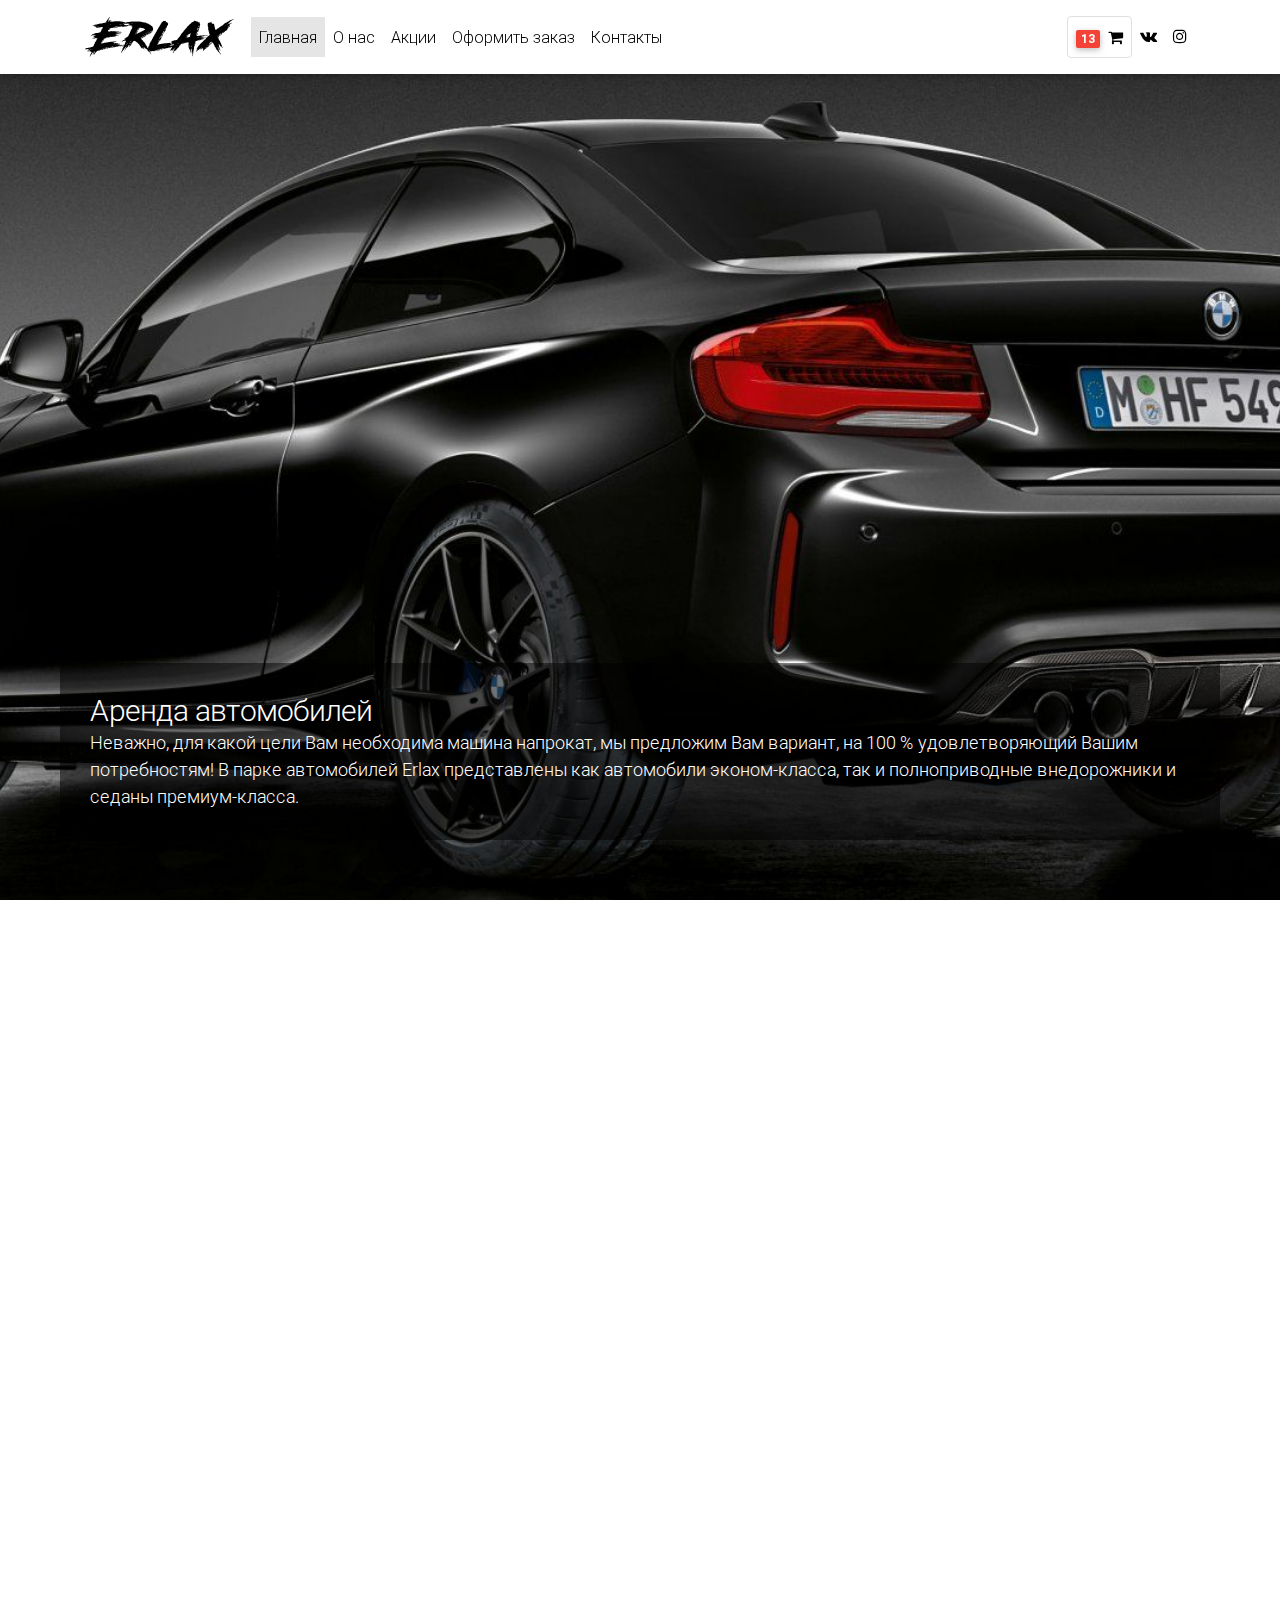
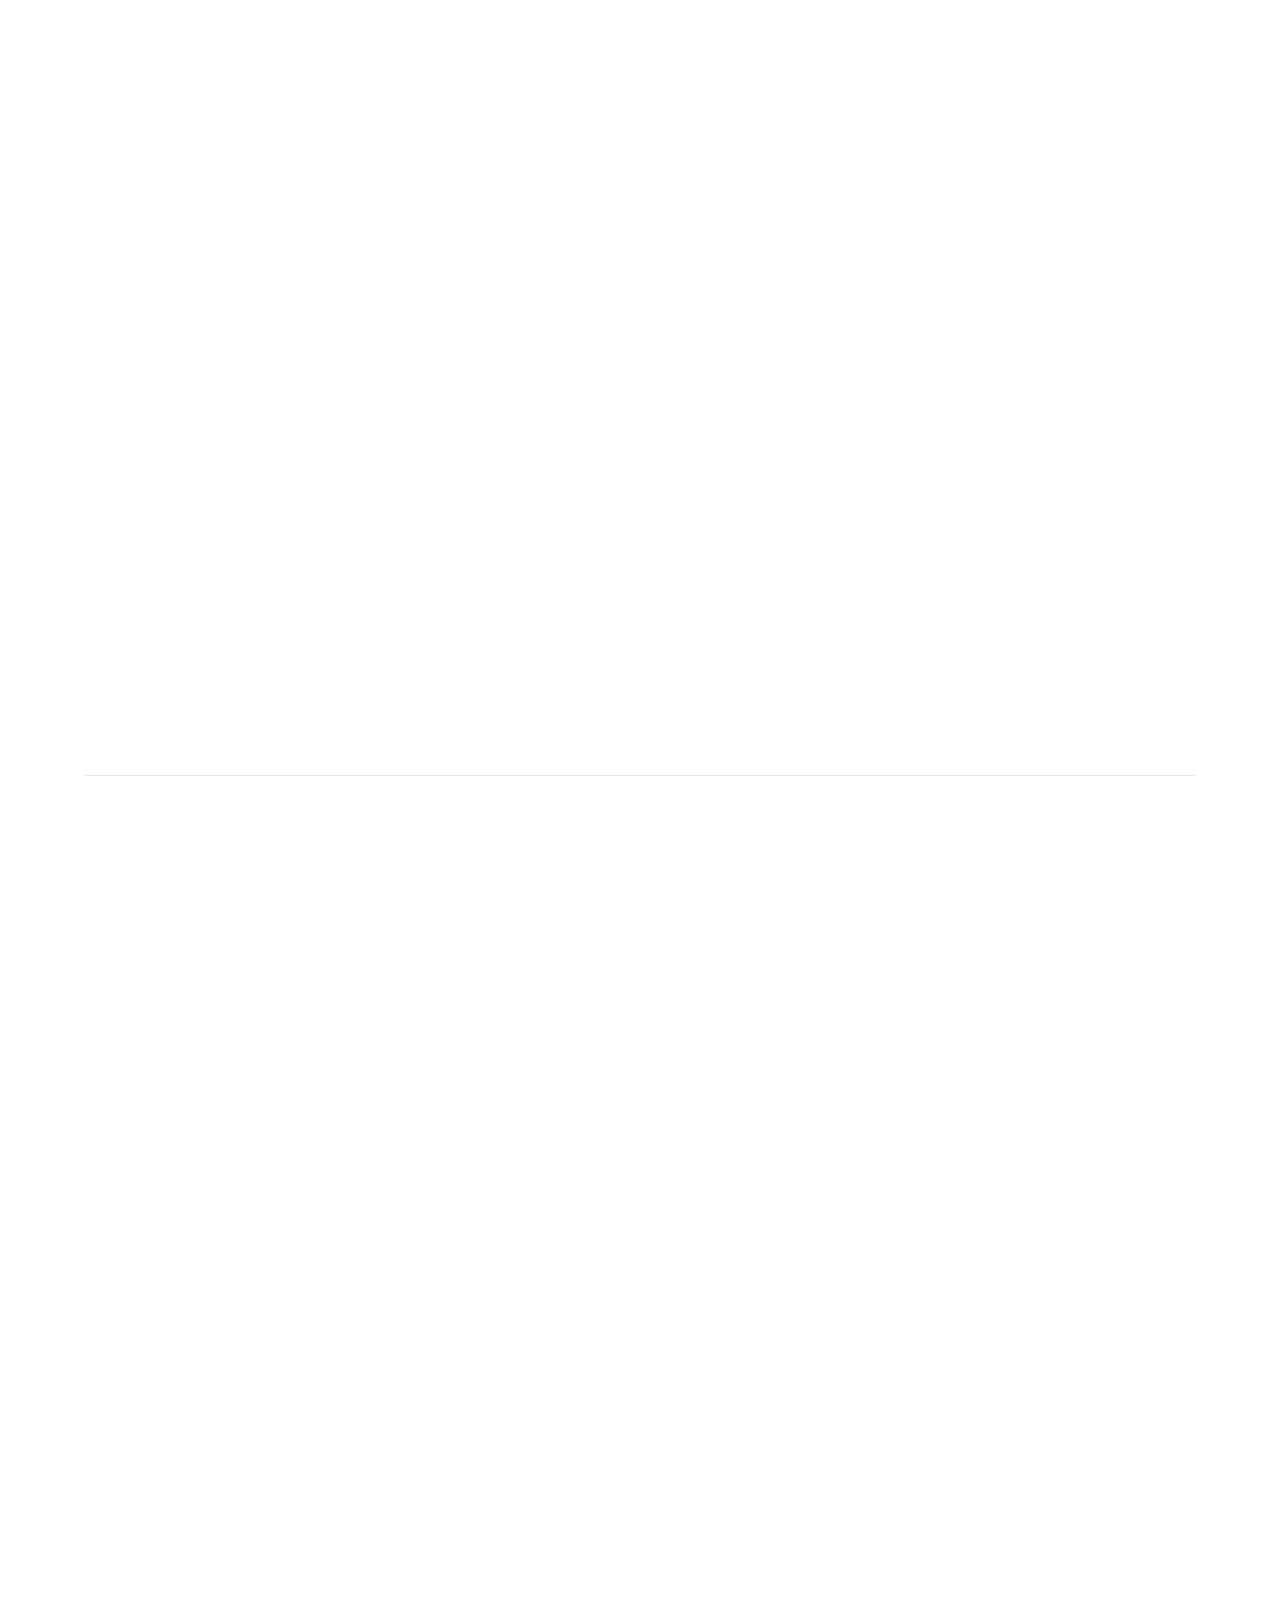
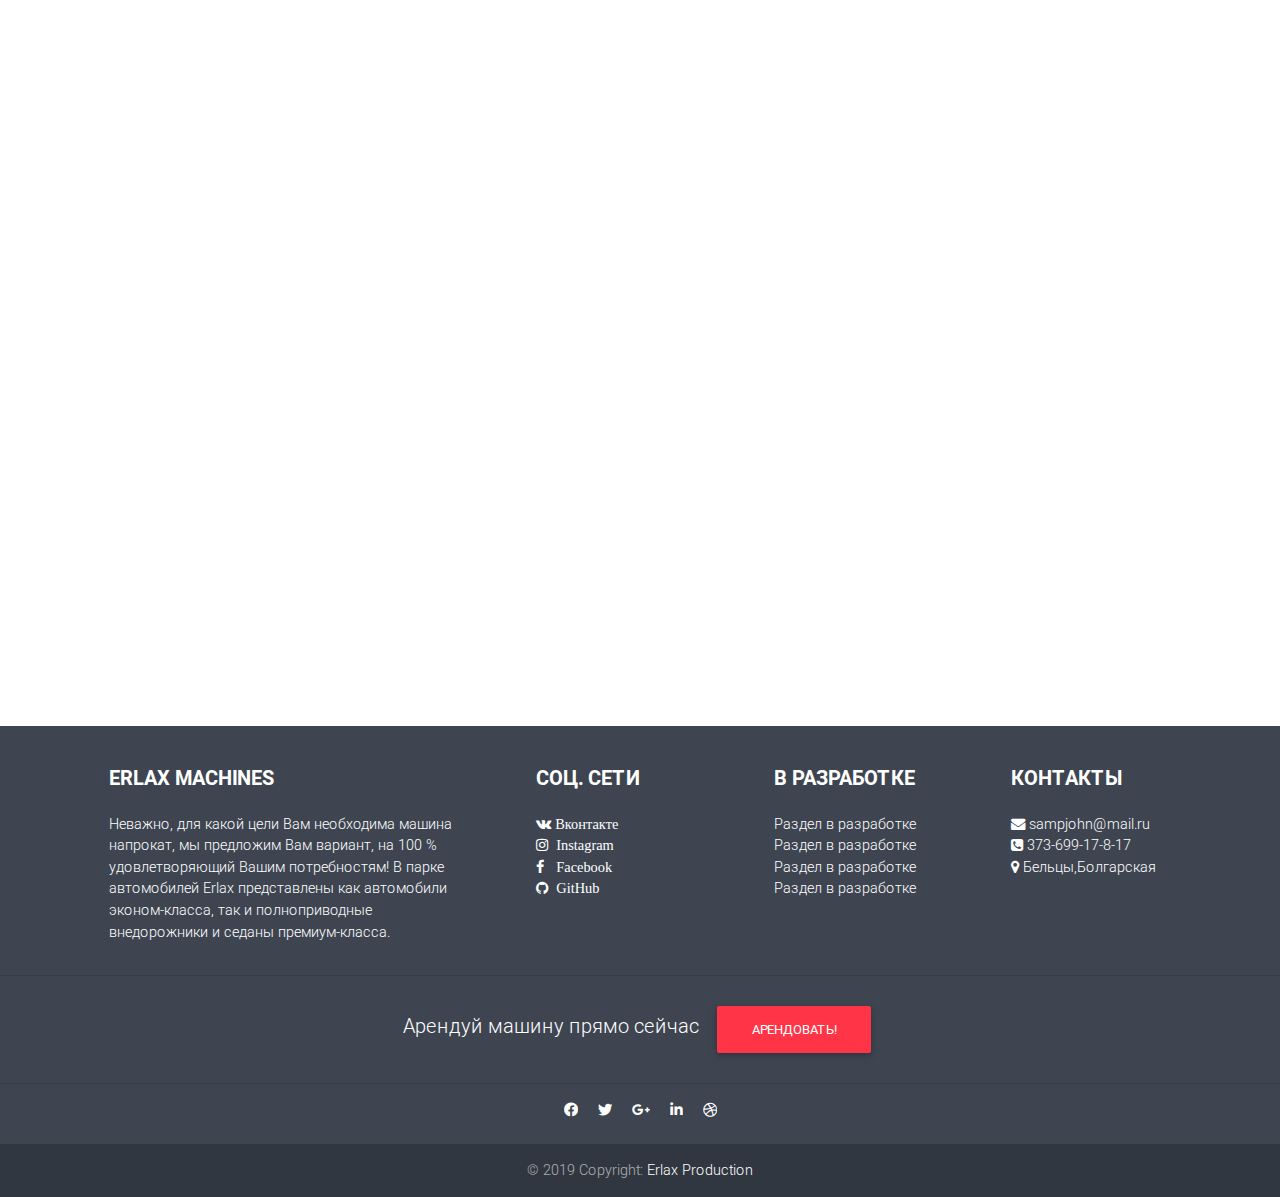
==== commit 1ea7a63d: "100% Finish" ====
--- a/index.html
+++ b/index.html
@@ -16,9 +16,7 @@
     <link rel="stylesheet" href="css/mdb.min.css">
     <!-- Your custom styles (optional) -->
     <link rel="stylesheet" href="css/main.css">
-    <link rel="stylesheet" href="css/style.css">
     <link href="https://unpkg.com/aos@2.3.1/dist/aos.css" rel="stylesheet">
-
 
 </head>
 
@@ -73,44 +71,43 @@
 
         </div>
     </nav>
-<div class="slide-container">
-    <div class="slider">
-        <div class="slide slide1">
-            <div class="caption">
-                <h2>Аренда автомобилей</h2>
-                <p>Неважно, для какой цели Вам необходима машина напрокат, мы предложим Вам вариант, на 100 % удовлетворяющий Вашим потребностям! В парке автомобилей Erlax представлены как автомобили эконом-класса, так и полноприводные внедорожники и седаны премиум-класса.</p>
-            </div>
-        </div>
-        <div class="slide slide2">
-            <div class="caption">
-                <h2>Erlax Machines</h2>
-                <p>Арендуя автомобиль в Erlax Вы наслаждаетесь:
-                Широким выбором современных и качественных автомобилей ведущих мировых марок.</p>
-            </div>
-        </div>
-        <div class="slide slide3">
-            <div class="caption">
-                <h2>Почему мы?</h2>
-                <p>У нас множество машин,Мы помоем вашу машину Бесплатно,Выгодные условия и цены,У нас есть детские кресла и ещё очень много довольных клиентов.</p>
-            </div>
-        </div>
-        <div class="slide slide4">
-            <div class="caption">
-                <h2>Лучший выбор - это мы.</h2>
-                <p>Всё только новое,всё только модное,делай правильный выбор.</p>
-            </div>
-        </div>
-        <div class="slide slide1">
-            <div class="caption">
-                <h2>Аренда автомобилей</h2>
-                <p>Неважно, для какой цели Вам необходима машина напрокат, мы предложим Вам вариант, на 100 % удовлетворяющий Вашим потребностям! В парке автомобилей Erlax представлены как автомобили эконом-класса, так и полноприводные внедорожники и седаны премиум-класса.</p>
+    <div class="slide-container">
+        <div class="slider">
+            <div class="slide slide1">
+                <div class="caption">
+                    <h2>Аренда автомобилей</h2>
+                    <p>Неважно, для какой цели Вам необходима машина напрокат, мы предложим Вам вариант, на 100 % удовлетворяющий Вашим потребностям! В парке автомобилей Erlax представлены как автомобили эконом-класса, так и полноприводные внедорожники и седаны премиум-класса.</p>
+                </div>
+            </div>
+            <div class="slide slide2">
+                <div class="caption">
+                    <h2>Erlax Machines</h2>
+                    <p>Арендуя автомобиль в Erlax Вы наслаждаетесь: Широким выбором современных и качественных автомобилей ведущих мировых марок.</p>
+                </div>
+            </div>
+            <div class="slide slide3">
+                <div class="caption">
+                    <h2>Почему мы?</h2>
+                    <p>У нас множество машин,Мы помоем вашу машину Бесплатно,Выгодные условия и цены,У нас есть детские кресла и ещё очень много довольных клиентов.</p>
+                </div>
+            </div>
+            <div class="slide slide4">
+                <div class="caption">
+                    <h2>Лучший выбор - это мы.</h2>
+                    <p>Всё только новое,всё только модное,делай правильный выбор.</p>
+                </div>
+            </div>
+            <div class="slide slide1">
+                <div class="caption">
+                    <h2>Аренда автомобилей</h2>
+                    <p>Неважно, для какой цели Вам необходима машина напрокат, мы предложим Вам вариант, на 100 % удовлетворяющий Вашим потребностям! В парке автомобилей Erlax представлены как автомобили эконом-класса, так и полноприводные внедорожники и седаны премиум-класса.</p>
+                </div>
             </div>
         </div>
     </div>
-</div>
     <main>
         <section id="about-us">
-            <div class="section-block-grey">
+            <div class="section-block-grey" data-aos="fade-down">
                 <div class="container mb-4">
                     <div class="section-heading center-holder">
                         <h1>Аренда автомобилей от Erlax Machines</h1>
@@ -190,7 +187,7 @@
                         </div>
 
                     </div>
-                    <div class="row text-center">
+                    <div class="row text-center" data-aos="fade-up">
                         <div class="col">
                             <div class="counter">
                                 <i class="fa fa-car fa-2x"></i>
@@ -230,9 +227,9 @@
             <div class="container dark-grey-text mt-5">
                 <div class="row wow rotateInUpLeft">
                     <div class="col-md-6 mb-4 wow zoomIn">
-                        <img src="img/sale_car.png" alt="bmw" class="img-fluid">
-                    </div>
-                    <div class="col-md-6 mb-6">
+                        <img src="img/sale_car.png" alt="bmw" class="img-fluid" data-aos="fade-up">
+                    </div>
+                    <div class="col-md-6 mb-6" data-aos="fade-down">
                         <div class="p-4">
                             <div class="mb-3">
                                 <a href="">
@@ -255,17 +252,17 @@
                          </span>
                             </p>
                             <p class="lead font-weight-bold">Описание</p>
-                            <p>Lorem ipsum dolor sit amet, consectetur adipisicing elit. Omnis suscipit velit dolorem commodi magni laudantium cum est, voluptatem, adipisci nostrum eum dolore consequuntur quisquam iste facilis, obcaecati eius tempore earum!</p>
-                            <form  class="d-flex justify-content-left">
+                            <p>Это мир автомобильного совершенства. Если вы хотите взять его... не беспокойтесь ни о чём. Не имеет значения, что у вас есть. Не имеет значения, что вы когда-либо водили. Он быстрее, и более удивителен. Вы можете просто не верить, что находитесь в большом 4-дверном седане, потому что он движется, чувствуется, и звучит как Ferrari 430, и это лучший автомобиль, на котором я когда-либо ездил. </p>
+                            <form class="d-flex justify-content-left">
                                 <input type="number" value="2" aria-label="Кол-во дней" style="width: 100px;" class="form-control">
-                                                            </form>
-                                                            <button  class="btn btn-primary btn-md my-0 p showLoginPopup mt-2 sale_button">АРЕНДОВАТЬ <i class="fa fa-shopping-cart ml-1"></i></button>
+                            </form>
+                            <button class="btn btn-primary btn-md my-0 p showLoginPopup mt-2 sale_button">АРЕНДОВАТЬ <i class="fa fa-shopping-cart ml-1"></i></button>
 
                         </div>
                     </div>
                 </div>
                 <hr>
-                <div class="row d-flex justify-content-center wow slideInLeft">
+                <div class="row d-flex justify-content-center wow slideInLeft" data-aos="fade-up">
                     <div class="col-md-6 text-center">
                         <h4 class="my-4 h4">Дополнительная информация</h4>
                         <p>Так-же арендуй одну из этих машин на 3 дня и получи в подарок от нас <span class="badge blue mr-1">1 день Бесплатно!</span>всего за<span class="badge red mr-1">29$</span></p>
@@ -273,239 +270,240 @@
                 </div>
                 <div class="row wow fadeInUpBig">
                     <div class="col-lg-4 col-md-12 mb-4">
-                        <img class="img-fluid" src="img/sale_car1.png" alt="">
+                        <img class="img-fluid" src="img/sale_car1.png" alt="" data-aos="fade-up">
                     </div>
                     <div class="col-lg-4 col-md-12 mb-4">
-                        <img class="img-fluid" src="img/sale_car2.png" alt="">
+                        <img class="img-fluid" src="img/sale_car2.png" alt="" data-aos="fade-down">
                     </div>
                     <div class="col-lg-4 col-md-12 mb-4">
-                        <img class="img-fluid" src="img/sale_car3.png" alt="">
+                        <img class="img-fluid" src="img/sale_car3.png" alt="" data-aos="fade-up">
                     </div>
                 </div>
             </div>
         </section>
-            <div id="rent" class="container">
-                <br><br>
-                <nav class="navbar navbar-expand-lg navbar-dark mdb-color lighten-3 mt-3 mb-5 ">
-                    <span class="navbar-brand">Категории</span>
-                    <button class="navbar-toggler" type="button" data-toggle="collapse" data-target="#nextNav" aria-controls="nextNav" aria-expanded="false" aria-label="Toggle navigation">
-                        <span class="navbar-toggler-icon"></span>
-                    </button>
-                    <div class="collapse navbar-collapse" id="nextNav">
-                        <ul class="navbar-nav mr-auto">
-                            <li class="nav-item active">
-                                <a href="" class="nav-link">Все</a>
-                            </li>
-                            <li class="nav-item">
-                                <a href="" class="nav-link">Econom</a>
-                            </li>
-                            <li class="nav-item">
-                                <a href="" class="nav-link">Standart</a>
-                            </li>
-                            <li class="nav-item">
-                                <a href="" class="nav-link">Premium</a>
-                            </li>
-                        </ul>
-                        <form class="form-inline">
-                            <div class="md-form my-0">
-                                <input type="text" class="form-control mr-sm-2" placeholder="Search" aria-label="Search">
-                            </div>
-                        </form>
-
-                    </div>
-                </nav>
-
-                <section class="text-center mb-4">
-                    <div class="row wow fadeIn">
-                        <div class="col-lg-3 col-md-6 mb-4 showLoginPopup">
-                            <div class="card showLoginPopup">
-
-                                <div class="view owerlay showLoginPopup">
-                                    <img class="card-img-top showLoginPopup" src="img/cars/1.jpg" alt="">
-                                    <a href="#">
-                                        <span class="mask rgba-white-slight showLoginPopup"></span>
-                                    </a>
-                                </div>
-                            </div>
-
-                            <div class="card-body text-center showLoginPopup">
-                                <a href="#" class="grey-text showLoginPopup">
-                                    <h5 class="badge red ">Premium</h5>
-                                </a>
-                                <h5><strong><a class="dark-grey-text showLoginPopup" href="">BMW M5 <span class="badge badge-pill danger-color">NEW</span></a></strong></h5>
-                                <h4 class="font-weight-bold blue-text showLoginPopup">
-							<strong>45$</strong>
-						</h4>
-						<button class="btn btn-danger btn-md my-0 p showLoginPopup">АРЕНДОВАТЬ <i class="fa fa-shopping-cart ml-1"></i></button>
-                            </div>
-
-                        </div>
-<div class="col-lg-3 col-md-6 mb-4 showLoginPopup">
-                            <div class="card showLoginPopup">
-
-                                <div class="view owerlay showLoginPopup">
-                                    <img class="card-img-top showLoginPopup" src="img/cars/2.jpg" alt="">
-                                    <a href="#">
-                                        <span class="mask rgba-white-slight showLoginPopup"></span>
-                                    </a>
-                                </div>
-                            </div>
-
-                            <div class="card-body text-center showLoginPopup">
-                                <a href="#" class="grey-text showLoginPopup">
-                                    <h5 class="badge blue" >Standart</h5>
-                                </a>
-                                <h5><strong><a class="dark-grey-text showLoginPopup" href="">Dacia Duster <span class="badge badge-pill badge-secondary">Sale -10%</span></a></strong></h5>
-                                <h4 class="font-weight-bold blue-text showLoginPopup">
-							<strong>27$</strong>
-						</h4>
-						<button class="btn btn-danger btn-md my-0 p showLoginPopup">АРЕНДОВАТЬ <i class="fa fa-shopping-cart ml-1"></i></button>
-                            </div>
-
-                        </div>
-                        <div class="col-lg-3 col-md-6 mb-4 showLoginPopup">
-                            <div class="card showLoginPopup">
-
-                                <div class="view owerlay showLoginPopup">
-                                    <img class="card-img-top showLoginPopup" src="img/cars/3.jpg" alt="">
-                                    <a href="#">
-                                        <span class="mask rgba-white-slight showLoginPopup"></span>
-                                    </a>
-                                </div>
-                            </div>
-
-                            <div class="card-body text-center showLoginPopup">
-                                <a href="#" class="grey-text showLoginPopup">
-                                    <h5 class="badge badge-default">Econom</h5>
-                                </a>
-                                <h5><strong><a class="dark-grey-text showLoginPopup" href="">Daewo Nexia <span class="badge badge-pill badge-secondary">Sale -10%</span></a></strong></h5>
-                                <h4 class="font-weight-bold blue-text showLoginPopup">
-							<strong>15$</strong>
-						</h4>
-						<button class="btn btn-danger btn-md my-0 p showLoginPopup">АРЕНДОВАТЬ <i class="fa fa-shopping-cart ml-1"></i></button>
-                            </div>
-
-                        </div>
-                        <div class="col-lg-3 col-md-6 mb-4 showLoginPopup">
-                            <div class="card showLoginPopup">
-
-                                <div class="view owerlay showLoginPopup">
-                                    <img class="card-img-top showLoginPopup" src="img/cars/4.jpg" alt="">
-                                    <a href="#">
-                                        <span class="mask rgba-white-slight showLoginPopup"></span>
-                                    </a>
-                                </div>
-                            </div>
-
-                            <div class="card-body text-center showLoginPopup">
-                                <a href="#" class="grey-text showLoginPopup">
-                                    <h5 class="badge blue">Standart</h5>
-                                </a>
-                                <h5><strong><a class="dark-grey-text showLoginPopup" href="">Mazda Rx7 <span class="badge badge-pill badge-warning">Top</span></a></strong></h5>
-                                <h4 class="font-weight-bold blue-text showLoginPopup">
-							<strong>31$</strong>
-						</h4>
-						<button class="btn btn-danger btn-md my-0 p showLoginPopup">АРЕНДОВАТЬ <i class="fa fa-shopping-cart ml-1"></i></button>
-                            </div>
-
-                        </div>
-                
-                        <div class="col-lg-3 col-md-6 mb-4 showLoginPopup">
-                            <div class="card showLoginPopup">
-
-                                <div class="view owerlay showLoginPopup">
-                                    <img class="card-img-top showLoginPopup" src="img/cars/5.jpg" alt="">
-                                    <a href="#">
-                                        <span class="mask rgba-white-slight showLoginPopup"></span>
-                                    </a>
-                                </div>
-                            </div>
-
-                            <div class="card-body text-center showLoginPopup">
-                                <a href="#" class="grey-text showLoginPopup">
-                                    <h5 class="badge red">Premium</h5>
-                                </a>
-                                <h5><strong><a class="dark-grey-text showLoginPopup" href="">Mercedes GL-500 <span class="badge badge-pill danger-color">NEW</span></a></strong></h5>
-                                <h4 class="font-weight-bold blue-text showLoginPopup">
-							<strong>49$</strong>
-						</h4>
-						<button class="btn btn-danger btn-md my-0 p showLoginPopup">АРЕНДОВАТЬ <i class="fa fa-shopping-cart ml-1"></i></button>
-                            </div>
-
-                        </div>
-                        <div class="col-lg-3 col-md-6 mb-4 showLoginPopup">
-                            <div class="card showLoginPopup">
-
-                                <div class="view owerlay showLoginPopup">
-                                    <img class="card-img-top showLoginPopup" src="img/cars/6.jpg" alt="">
-                                    <a href="#">
-                                        <span class="mask rgba-white-slight showLoginPopup"></span>
-                                    </a>
-                                </div>
-                            </div>
-
-                            <div class="card-body text-center showLoginPopup">
-                                <a href="#" class="grey-text showLoginPopup">
-                                    <h5 class="badge red">Premium</h5>
-                                </a>
-                                <h5><strong><a class="dark-grey-text showLoginPopup" href="">Ford Mustang <span class="badge badge-pill badge-warning">Top</span></a></strong></h5>
-                                <h4 class="font-weight-bold blue-text showLoginPopup">
-							<strong>69$</strong>
-						</h4>
-						<button class="btn btn-danger btn-md my-0 p showLoginPopup">АРЕНДОВАТЬ <i class="fa fa-shopping-cart ml-1"></i></button>
-                            </div>
-
-                        </div>
-                        <div class="col-lg-3 col-md-6 mb-4 showLoginPopup">
-                            <div class="card showLoginPopup">
-
-                                <div class="view owerlay showLoginPopup">
-                                    <img class="card-img-top showLoginPopup" src="img/cars/7.jpg" alt="">
-                                    <a href="#">
-                                        <span class="mask rgba-white-slight showLoginPopup"></span>
-                                    </a>
-                                </div>
-                            </div>
-
-                            <div class="card-body text-center showLoginPopup">
-                                <a href="#" class="grey-text showLoginPopup">
-                                    <h5 class="badge badge-default">Econom</h5>
-                                </a>
-                                <h5><strong><a class="dark-grey-text showLoginPopup" href="">Toyota Prius <span class="badge badge-pill badge-secondary">Sale -15%</span></a></strong></h5>
-                                <h4 class="font-weight-bold blue-text showLoginPopup">
-							<strong>20$</strong>
-						</h4>
-						<button class="btn btn-danger btn-md my-0 p showLoginPopup">АРЕНДОВАТЬ <i class="fa fa-shopping-cart ml-1"></i></button>
-                            </div>
-
-                        </div>
-                        <div class="col-lg-3 col-md-6 mb-4 showLoginPopup">
-                            <div class="card showLoginPopup">
-
-                                <div class="view owerlay showLoginPopup">
-                                    <img class="card-img-top showLoginPopup" src="img/cars/8.jpg" alt="">
-                                    <a href="#">
-                                        <span class="mask rgba-white-slight showLoginPopup"></span>
-                                    </a>
-                                </div>
-                            </div>
-
-                            <div class="card-body text-center showLoginPopup">
-                                <a href="#" class="grey-text showLoginPopup">
-                                    <h5 class="badge blue">Standart</h5>
-                                </a>
-                                <h5><strong><a class="dark-grey-text showLoginPopup" href="">Mercedes E220 <span class="badge badge-pill badge-warning">Top</span></a></strong></h5>
-                                <h4 class="font-weight-bold blue-text showLoginPopup">
-							<strong>18$</strong>
-						</h4>
-						<button class="btn btn-danger btn-md my-0 p showLoginPopup">АРЕНДОВАТЬ <i class="fa fa-shopping-cart ml-1"></i></button>
-                            </div>
-
-                        </div>
-                    </div>
-                    
-                </section>
-            </div>
+        <div id="rent" class="container">
+            <br>
+            <br>
+            <nav class="navbar navbar-expand-lg navbar-dark mdb-color lighten-3 mt-3 mb-5 " data-aos="fade-up">
+                <span class="navbar-brand">Категории</span>
+                <button class="navbar-toggler" type="button" data-toggle="collapse" data-target="#nextNav" aria-controls="nextNav" aria-expanded="false" aria-label="Toggle navigation">
+                    <span class="navbar-toggler-icon"></span>
+                </button>
+                <div class="collapse navbar-collapse" id="nextNav">
+                    <ul class="navbar-nav mr-auto">
+                        <li class="nav-item active">
+                            <a href="" class="nav-link">Все</a>
+                        </li>
+                        <li class="nav-item">
+                            <a href="" class="nav-link">Econom</a>
+                        </li>
+                        <li class="nav-item">
+                            <a href="" class="nav-link">Standart</a>
+                        </li>
+                        <li class="nav-item">
+                            <a href="" class="nav-link">Premium</a>
+                        </li>
+                    </ul>
+                    <form class="form-inline">
+                        <div class="md-form my-0">
+                            <input type="text" class="form-control mr-sm-2" placeholder="Search" aria-label="Search">
+                        </div>
+                    </form>
+
+                </div>
+            </nav>
+
+            <section class="text-center mb-4" data-aos="fade-down">
+                <div class="row wow fadeIn">
+                    <div class="col-lg-3 col-md-6 mb-4 showLoginPopup">
+                        <div class="card showLoginPopup">
+
+                            <div class="view owerlay showLoginPopup">
+                                <img class="card-img-top showLoginPopup" src="img/cars/1.jpg" alt="">
+                                <a href="#">
+                                    <span class="mask rgba-white-slight showLoginPopup"></span>
+                                </a>
+                            </div>
+                        </div>
+
+                        <div class="card-body text-center showLoginPopup">
+                            <a href="#" class="grey-text showLoginPopup">
+                                <h5 class="badge red ">Premium</h5>
+                            </a>
+                            <h5><strong><a class="dark-grey-text showLoginPopup" href="">BMW M5 <span class="badge badge-pill danger-color">NEW</span></a></strong></h5>
+                            <h4 class="font-weight-bold blue-text showLoginPopup">
+                            <strong>45$</strong>
+                        </h4>
+                            <button class="btn btn-danger btn-md my-0 p showLoginPopup">АРЕНДОВАТЬ <i class="fa fa-shopping-cart ml-1"></i></button>
+                        </div>
+
+                    </div>
+                    <div class="col-lg-3 col-md-6 mb-4 showLoginPopup">
+                        <div class="card showLoginPopup">
+
+                            <div class="view owerlay showLoginPopup">
+                                <img class="card-img-top showLoginPopup" src="img/cars/2.jpg" alt="">
+                                <a href="#">
+                                    <span class="mask rgba-white-slight showLoginPopup"></span>
+                                </a>
+                            </div>
+                        </div>
+
+                        <div class="card-body text-center showLoginPopup">
+                            <a href="#" class="grey-text showLoginPopup">
+                                <h5 class="badge blue">Standart</h5>
+                            </a>
+                            <h5><strong><a class="dark-grey-text showLoginPopup" href="">Dacia Duster <span class="badge badge-pill badge-secondary">Sale -10%</span></a></strong></h5>
+                            <h4 class="font-weight-bold blue-text showLoginPopup">
+                            <strong>27$</strong>
+                        </h4>
+                            <button class="btn btn-danger btn-md my-0 p showLoginPopup">АРЕНДОВАТЬ <i class="fa fa-shopping-cart ml-1"></i></button>
+                        </div>
+
+                    </div>
+                    <div class="col-lg-3 col-md-6 mb-4 showLoginPopup">
+                        <div class="card showLoginPopup">
+
+                            <div class="view owerlay showLoginPopup">
+                                <img class="card-img-top showLoginPopup" src="img/cars/3.jpg" alt="">
+                                <a href="#">
+                                    <span class="mask rgba-white-slight showLoginPopup"></span>
+                                </a>
+                            </div>
+                        </div>
+
+                        <div class="card-body text-center showLoginPopup">
+                            <a href="#" class="grey-text showLoginPopup">
+                                <h5 class="badge badge-default">Econom</h5>
+                            </a>
+                            <h5><strong><a class="dark-grey-text showLoginPopup" href="">Daewo Nexia <span class="badge badge-pill badge-secondary">Sale -10%</span></a></strong></h5>
+                            <h4 class="font-weight-bold blue-text showLoginPopup">
+                            <strong>15$</strong>
+                        </h4>
+                            <button class="btn btn-danger btn-md my-0 p showLoginPopup">АРЕНДОВАТЬ <i class="fa fa-shopping-cart ml-1"></i></button>
+                        </div>
+
+                    </div>
+                    <div class="col-lg-3 col-md-6 mb-4 showLoginPopup">
+                        <div class="card showLoginPopup">
+
+                            <div class="view owerlay showLoginPopup">
+                                <img class="card-img-top showLoginPopup" src="img/cars/4.jpg" alt="">
+                                <a href="#">
+                                    <span class="mask rgba-white-slight showLoginPopup"></span>
+                                </a>
+                            </div>
+                        </div>
+
+                        <div class="card-body text-center showLoginPopup">
+                            <a href="#" class="grey-text showLoginPopup">
+                                <h5 class="badge blue">Standart</h5>
+                            </a>
+                            <h5><strong><a class="dark-grey-text showLoginPopup" href="">Mazda Rx7 <span class="badge badge-pill badge-warning">Top</span></a></strong></h5>
+                            <h4 class="font-weight-bold blue-text showLoginPopup">
+                            <strong>31$</strong>
+                        </h4>
+                            <button class="btn btn-danger btn-md my-0 p showLoginPopup">АРЕНДОВАТЬ <i class="fa fa-shopping-cart ml-1"></i></button>
+                        </div>
+
+                    </div>
+
+                    <div class="col-lg-3 col-md-6 mb-4 showLoginPopup">
+                        <div class="card showLoginPopup">
+
+                            <div class="view owerlay showLoginPopup">
+                                <img class="card-img-top showLoginPopup" src="img/cars/5.jpg" alt="">
+                                <a href="#">
+                                    <span class="mask rgba-white-slight showLoginPopup"></span>
+                                </a>
+                            </div>
+                        </div>
+
+                        <div class="card-body text-center showLoginPopup">
+                            <a href="#" class="grey-text showLoginPopup">
+                                <h5 class="badge red">Premium</h5>
+                            </a>
+                            <h5><strong><a class="dark-grey-text showLoginPopup" href="">Mercedes GL-500 <span class="badge badge-pill danger-color">NEW</span></a></strong></h5>
+                            <h4 class="font-weight-bold blue-text showLoginPopup">
+                            <strong>49$</strong>
+                        </h4>
+                            <button class="btn btn-danger btn-md my-0 p showLoginPopup">АРЕНДОВАТЬ <i class="fa fa-shopping-cart ml-1"></i></button>
+                        </div>
+
+                    </div>
+                    <div class="col-lg-3 col-md-6 mb-4 showLoginPopup">
+                        <div class="card showLoginPopup">
+
+                            <div class="view owerlay showLoginPopup">
+                                <img class="card-img-top showLoginPopup" src="img/cars/6.jpg" alt="">
+                                <a href="#">
+                                    <span class="mask rgba-white-slight showLoginPopup"></span>
+                                </a>
+                            </div>
+                        </div>
+
+                        <div class="card-body text-center showLoginPopup">
+                            <a href="#" class="grey-text showLoginPopup">
+                                <h5 class="badge red">Premium</h5>
+                            </a>
+                            <h5><strong><a class="dark-grey-text showLoginPopup" href="">Ford Mustang <span class="badge badge-pill badge-warning">Top</span></a></strong></h5>
+                            <h4 class="font-weight-bold blue-text showLoginPopup">
+                            <strong>69$</strong>
+                        </h4>
+                            <button class="btn btn-danger btn-md my-0 p showLoginPopup">АРЕНДОВАТЬ <i class="fa fa-shopping-cart ml-1"></i></button>
+                        </div>
+
+                    </div>
+                    <div class="col-lg-3 col-md-6 mb-4 showLoginPopup">
+                        <div class="card showLoginPopup">
+
+                            <div class="view owerlay showLoginPopup">
+                                <img class="card-img-top showLoginPopup" src="img/cars/7.jpg" alt="">
+                                <a href="#">
+                                    <span class="mask rgba-white-slight showLoginPopup"></span>
+                                </a>
+                            </div>
+                        </div>
+
+                        <div class="card-body text-center showLoginPopup">
+                            <a href="#" class="grey-text showLoginPopup">
+                                <h5 class="badge badge-default">Econom</h5>
+                            </a>
+                            <h5><strong><a class="dark-grey-text showLoginPopup" href="">Toyota Prius <span class="badge badge-pill badge-secondary">Sale -15%</span></a></strong></h5>
+                            <h4 class="font-weight-bold blue-text showLoginPopup">
+                            <strong>20$</strong>
+                        </h4>
+                            <button class="btn btn-danger btn-md my-0 p showLoginPopup">АРЕНДОВАТЬ <i class="fa fa-shopping-cart ml-1"></i></button>
+                        </div>
+
+                    </div>
+                    <div class="col-lg-3 col-md-6 mb-4 showLoginPopup">
+                        <div class="card showLoginPopup">
+
+                            <div class="view owerlay showLoginPopup">
+                                <img class="card-img-top showLoginPopup" src="img/cars/8.jpg" alt="">
+                                <a href="#">
+                                    <span class="mask rgba-white-slight showLoginPopup"></span>
+                                </a>
+                            </div>
+                        </div>
+
+                        <div class="card-body text-center showLoginPopup">
+                            <a href="#" class="grey-text showLoginPopup">
+                                <h5 class="badge blue">Standart</h5>
+                            </a>
+                            <h5><strong><a class="dark-grey-text showLoginPopup" href="">Mercedes E220 <span class="badge badge-pill badge-warning">Top</span></a></strong></h5>
+                            <h4 class="font-weight-bold blue-text showLoginPopup">
+                            <strong>18$</strong>
+                        </h4>
+                            <button class="btn btn-danger btn-md my-0 p showLoginPopup">АРЕНДОВАТЬ <i class="fa fa-shopping-cart ml-1"></i></button>
+                        </div>
+
+                    </div>
+                </div>
+
+            </section>
+        </div>
     </main>
     <!-- Footer -->
     <footer id="contacts" class="page-footer font-small stylish-color-dark pt-4">
@@ -584,17 +582,17 @@
                 <div class="col-md-2 mx-auto">
 
                     <!-- Links -->
-                    <h5 class="font-weight-bold text-uppercase mt-3 mb-4">Контакты</h5>
+                    <h5 class="font-weight-bold text-uppercase mt-3 mb-4 ">Контакты</h5>
 
                     <ul class="list-unstyled">
                         <li>
-                            <a href="#!">sampjohn@mail.ru</a>
-                        </li>
-                        <li>
-                            <a href="#!">373-699-17-8-17</a>
-                        </li>
-                        <li>
-                            <a href="#!">Бельцы,Болгарская 80</a>
+                            <i class=" fa fa-envelope"> </i><a href="#!"> sampjohn@mail.ru</a>
+                        </li>
+                        <li>
+                            <i class="fa fa-phone-square"> </i> <a href="#!"> 373-699-17-8-17</a>
+                        </li>
+                        <li>
+                            <i class=" fa fa-map-marker"> </i><a href="#!"> Бельцы,Болгарская</a>
                         </li>
                     </ul>
 
@@ -657,10 +655,10 @@
             <a href="https://vk.com/erlax_official"> Erlax Production</a>
         </div>
         <!-- Copyright -->
-	
+
     </footer>
     <div id="top"><img src="img/up.png" alt=""></div>
-        <div class="popup">
+    <div class="popup">
         <div id="close">x</div>
         <form class="rentcar" method="post">
             <input name="name" placeholder="Как вас зовут?" class="name" required />
@@ -673,17 +671,17 @@
     <!-- Footer -->
     <!-- End your project here-->
     <!-- jQuery -->
-    <script  src="js/jquery.min.js"></script>
+    <script src="js/jquery.min.js"></script>
     <!-- Bootstrap tooltips -->
-    <script  src="js/popper.min.js"></script>
+    <script src="js/popper.min.js"></script>
     <!-- Bootstrap core JavaScript -->
-    <script  src="js/bootstrap.min.js"></script>
+    <script src="js/bootstrap.min.js"></script>
     <!-- MDB core JavaScript -->
-    <script  src="js/mdb.min.js"></script>
+    <script src="js/mdb.min.js"></script>
     <!-- Your custom scripts (optional) -->
     <script src="js/main.js"></script>
     <script src="https://unpkg.com/aos@2.3.1/dist/aos.js"></script>
-    
+
     <script>
         AOS.init();
     </script>
--- a/css/main.css
+++ b/css/main.css
@@ -1,11 +1,11 @@
 @import url("https://netdna.bootstrapcdn.com/font-awesome/4.1.0/css/font-awesome.min.css");
-
 .slide-container {
     position: relative;
     overflow: hidden;
     width: 100%;
     height: 100vh;
 }
+
 .slide-container .slider {
     position: absolute;
     top: 0;
@@ -14,58 +14,65 @@
     height: 100%;
     animation: animate 20s linear infinite;
 }
+
 .slide-container .slider .slide {
     position: relative;
     width: 20%;
     height: 100%;
     float: left;
 }
-.slide-container .slider .slide .caption { 
+
+.slide-container .slider .slide .caption {
     position: absolute;
     bottom: 60px;
     right: 60px;
     left: 60px;
     padding: 30px;
-    background-color: rgba(0,0,0,.5);
-    box-sizing:border-box;
+    background-color: rgba(0, 0, 0, .5);
+    box-sizing: border-box;
     transition: 1s;
 }
-.slide-container .slider .slide .caption h2 { 
+
+.slide-container .slider .slide .caption h2 {
     margin: 0;
     padding: 0;
     color: #fff;
     font-size: 30px;
     transition: 1s;
 }
-.slide-container .slider .slide .caption p { 
+
+.slide-container .slider .slide .caption p {
     margin: 0;
     padding: 0;
     color: #fff;
     font-size: 18px;
     transition: 1s;
 }
+
 .slide-container .slider .slide.slide1 {
     background: url(../img/slider/1.jpg);
     background-size: cover;
     background-position: center;
 }
+
 .slide-container .slider .slide.slide2 {
     background: url(../img/slider/2.jpg);
     background-size: cover;
     background-position: center;
 }
+
 .slide-container .slider .slide.slide3 {
     background: url(../img/slider/3.jpg);
     background-size: cover;
     background-position: center;
 }
+
 .slide-container .slider .slide.slide4 {
     background: url(../img/slider/4.jpg);
     background-size: cover;
     background-position: center;
 }
 
-
 @keyframes animate {
     0% {
         left: 0;
@@ -96,20 +103,18 @@
     }
 }
 
-
-
 @media screen and (max-width: 768px) {
-    .container .slider .slide .caption { 
+    .container .slider .slide .caption {
         bottom: 20px;
         right: 20px;
         left: 20px;
         padding: 20px;
     }
-    .container .slider .slide .caption h2 { 
+    .container .slider .slide .caption h2 {
         margin: 0 0 10px;
         font-size: 30px;
     }
-    .container .slider .slide .caption p { 
+    .container .slider .slide .caption p {
         font-size: 16px;
     }
 }
@@ -117,8 +122,8 @@
 
 /*О нас*/
 
-.mt-60{
-    margin-top:60px;
+.mt-60 {
+    margin-top: 60px;
 }
 
 .section-block-grey {
@@ -209,9 +214,12 @@
 .serv-section-2:hover:before {
     background: #5f27cd;
 }
+
+
 /*Счётчик*/
+
 .counter {
-    background-color:#f5f5f5;
+    background-color: #f5f5f5;
     padding: 20px 0;
     border-radius: 5px;
 }
@@ -246,6 +254,7 @@
     position: fixed;
     right: 10px;
 }
+
 .popup,
 .shadow {
     display: none;
@@ -448,8 +457,10 @@
     box-shadow: rgba(255, 255, 255, 0) 0 1px 0, inset rgba(255, 255, 255, 0.7) 0 1px 0;
 }
 
+
 /*Sale button*/
-.sale_button{
+
+.sale_button {
     left: 110px;
     bottom: 47px;
-}
+}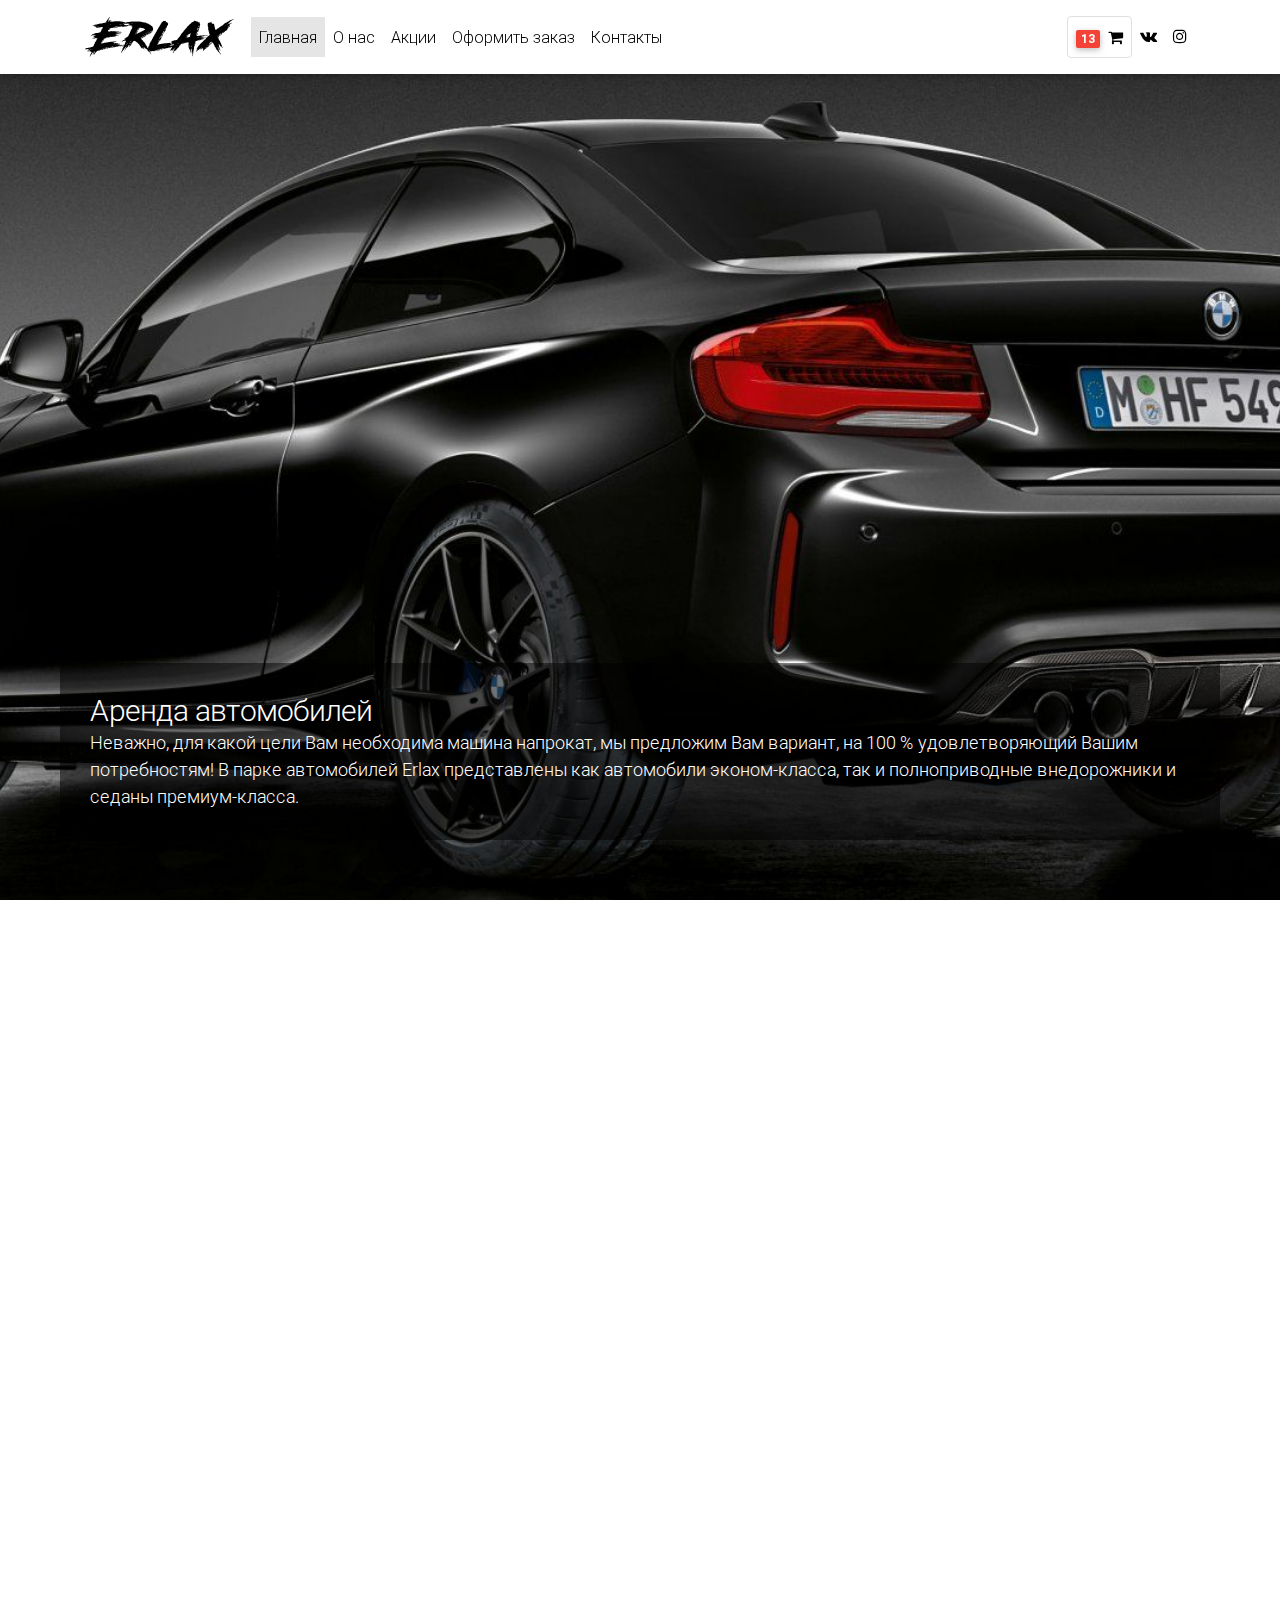
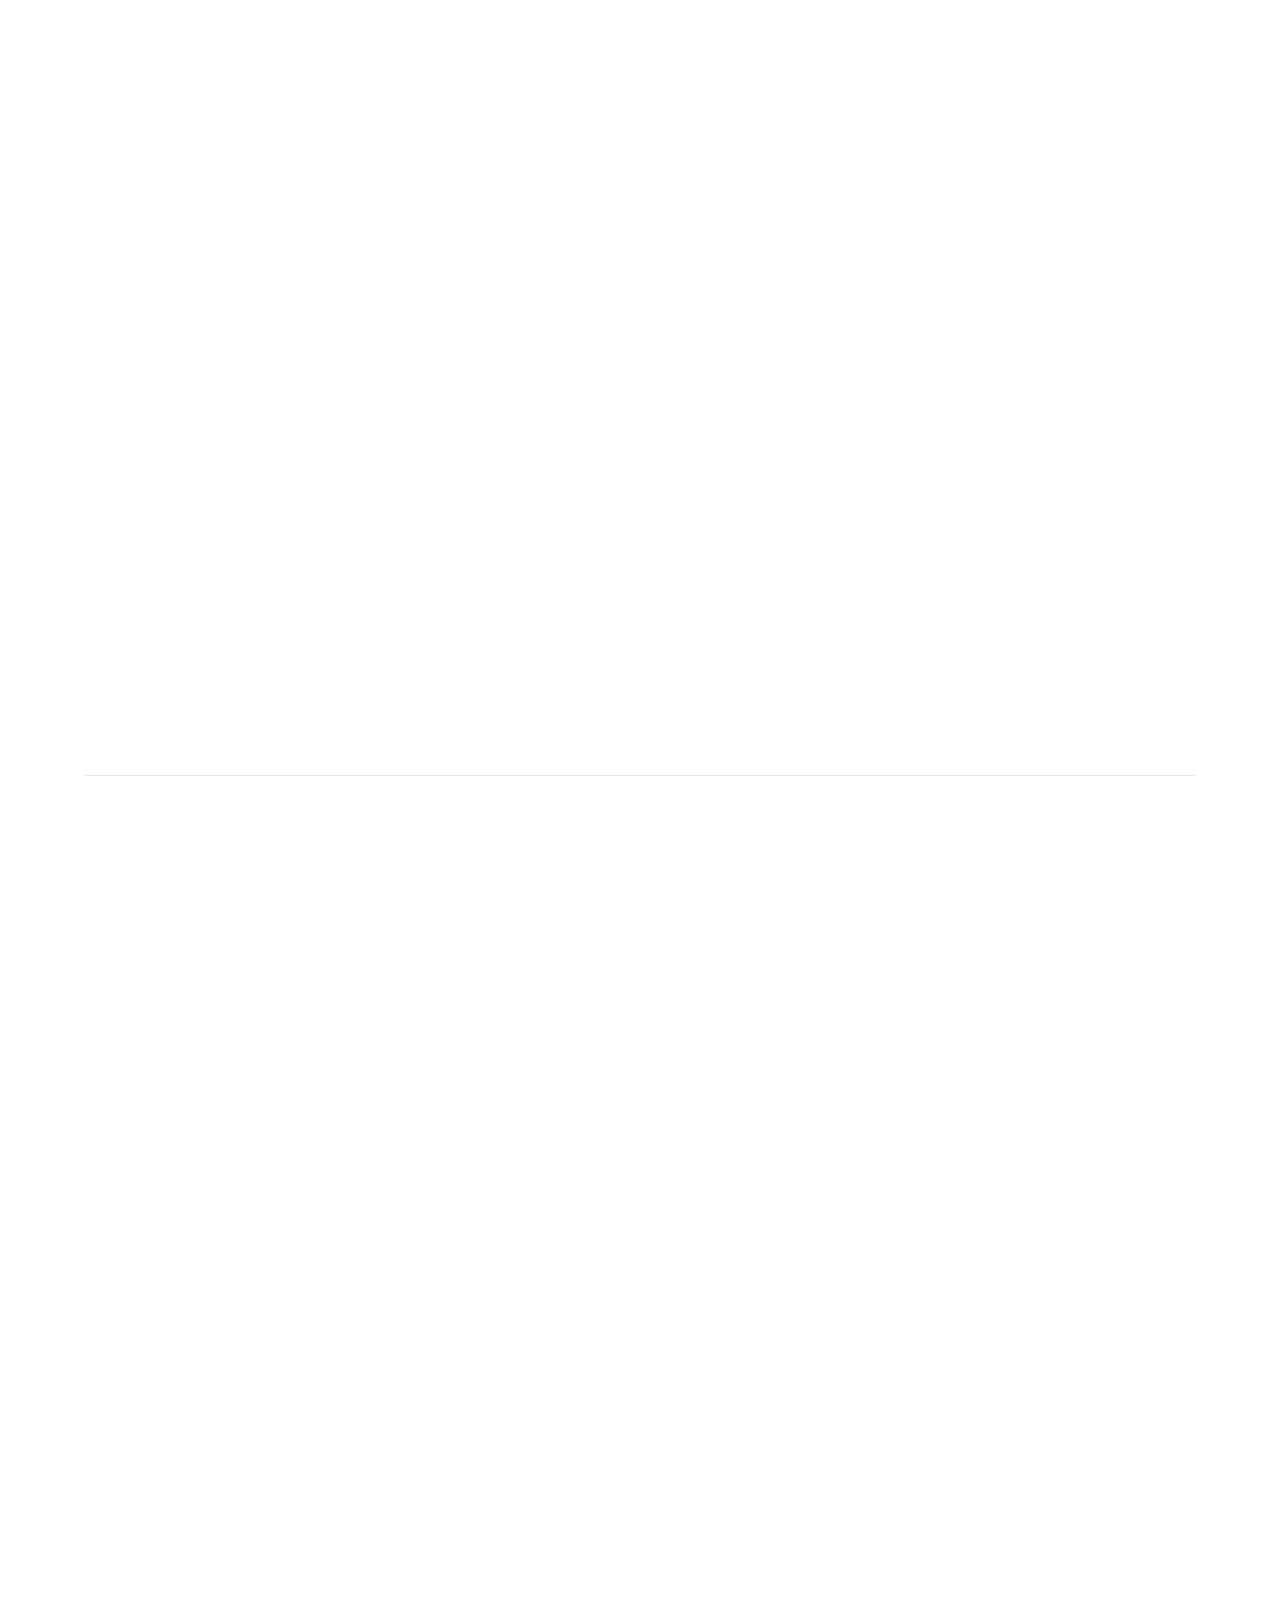
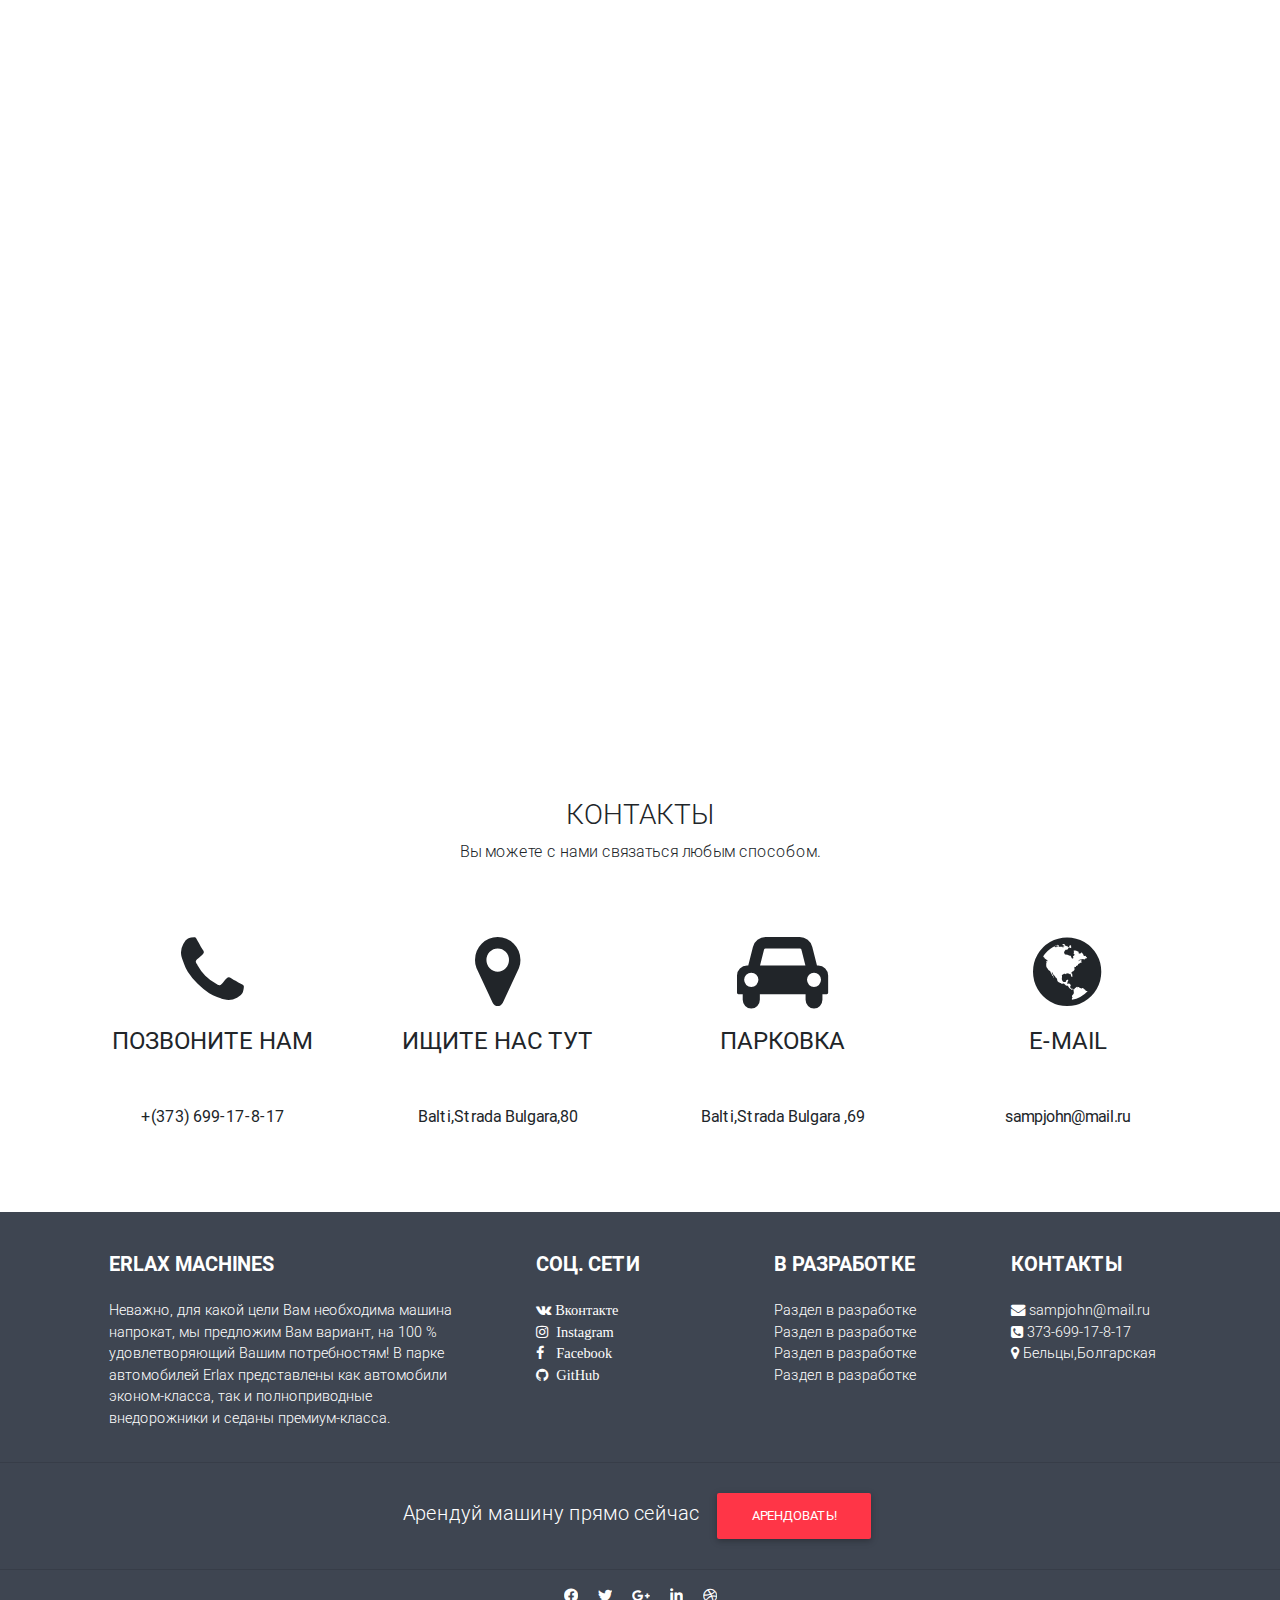
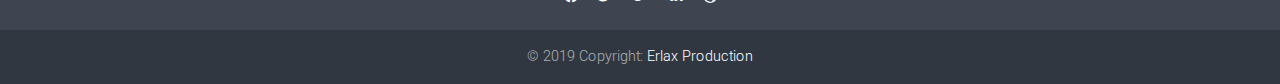
==== commit d4383d54: "finish" ====
--- a/index.html
+++ b/index.html
@@ -116,7 +116,7 @@
                             <br>Широким выбором современных и качественных автомобилей ведущих мировых марок.</p>
                     </div>
                     <div class="row mt-60">
-                        <div class="col-md-4 col-sm-12 col-12">
+                        <div class="col-md-12 col-sm-12 col-12 col-lg-4">
                             <div class="serv-section-2">
                                 <div class="serv-section-2-icon"> <i class="fas fa-car"></i> </div>
                                 <div class="serv-section-desc">
@@ -125,7 +125,7 @@
                                 <div class="section-heading-line-left"></div>
                             </div>
                         </div>
-                        <div class="col-md-4 col-sm-12 col-12">
+                        <div class="col-md-12 col-sm-12 col-12 col-lg-4">
                             <div class="serv-section-2 serv-section-2-act">
                                 <div class="serv-section-2-icon serv-section-2-icon-act"> <i class="fas fa-tint"></i> </div>
                                 <div class="serv-section-desc">
@@ -135,7 +135,7 @@
 
                             </div>
                         </div>
-                        <div class="col-md-4 col-sm-12 col-12">
+                        <div class="col-md-12 col-sm-12 col-12 col-lg-4">
                             <div class="serv-section-2">
                                 <div class="serv-section-2-icon"> <i class="fas fa-usd"></i> </div>
                                 <div class="serv-section-desc">
@@ -147,7 +147,7 @@
                         </div>
                     </div>
                     <div class="row mt-60">
-                        <div class="col-md-4 col-sm-12 col-12">
+                        <div class="col-md-12 col-sm-12 col-12 col-lg-4">
                             <div class="serv-section-2">
                                 <div class="serv-section-2-icon"> <i class="fas fa-shield-alt"></i> </div>
                                 <div class="serv-section-desc">
@@ -157,7 +157,7 @@
 
                             </div>
                         </div>
-                        <div class="col-md-4 col-sm-12 col-12">
+                        <div class="col-md-12 col-sm-12 col-12 col-lg-4">
                             <div class="serv-section-2 serv-section-2-act">
                                 <div class="serv-section-2-icon serv-section-2-icon-act"> <i class="far fa-clock"></i> </div>
                                 <div class="serv-section-desc">
@@ -167,7 +167,7 @@
 
                             </div>
                         </div>
-                        <div class="col-md-4 col-sm-12 col-12">
+                        <div class="col-md-12 col-sm-12 col-12 col-lg-4 ">
                             <div class="serv-section-2">
                                 <div class="serv-section-2-icon"> <i class="fas fa-signature"></i> </div>
                                 <div class="serv-section-desc">
@@ -504,9 +504,57 @@
 
             </section>
         </div>
+        <section id="contacts">
+            <br>
+            <br>
+            <br>
+            <div class="container">
+
+                <h3 class="text-center text-uppercase">Контакты</h3>
+                <p class="text-center w-75 m-auto">Вы можете с нами связаться любым способом.</p>
+                <div class="row">
+                    <div class="col-sm-12 col-md-6 col-lg-3 my-5">
+                        <div class="card border-0">
+                            <div class="card-body text-center">
+                                <i class="fa fa-phone fa-5x mb-3" aria-hidden="true"></i>
+                                <h4 class="text-uppercase mb-5">Позвоните нам</h4>
+                                <p>+(373) 699-17-8-17</p>
+                            </div>
+                        </div>
+                    </div>
+                    <div class="col-sm-12 col-md-6 col-lg-3 my-5">
+                        <div class="card border-0">
+                            <div class="card-body text-center">
+                                <i class="fa fa-map-marker fa-5x mb-3" aria-hidden="true"></i>
+                                <h4 class="text-uppercase mb-5">Ищите нас тут</h4>
+                                <address>Balti,Strada Bulgara,80 </address>
+                            </div>
+                        </div>
+                    </div>
+                    <div class="col-sm-12 col-md-6 col-lg-3 my-5">
+                        <div class="card border-0">
+                            <div class="card-body text-center">
+                                <i class="fa fa-car fa-5x mb-3" aria-hidden="true"></i>
+                                <h4 class="text-uppercase mb-5">Парковка</h4>
+                                <address>Balti,Strada Bulgara ,69 </address>
+                            </div>
+                        </div>
+                    </div>
+                    <div class="col-sm-12 col-md-6 col-lg-3 my-5">
+                        <div class="card border-0">
+                            <div class="card-body text-center">
+                                <i class="fa fa-globe fa-5x mb-3" aria-hidden="true"></i>
+                                <h4 class="text-uppercase mb-5">E-mail</h4>
+                                <p>sampjohn@mail.ru</p>
+                            </div>
+                        </div>
+                    </div>
+                </div>
+            </div>
+        </section>
     </main>
     <!-- Footer -->
-    <footer id="contacts" class="page-footer font-small stylish-color-dark pt-4">
+    <footer class="page-footer font-small stylish-color-dark pt-4">
 
         <!-- Footer Links -->
         <div class="container text-center text-md-left">
--- a/css/main.css
+++ b/css/main.css
@@ -463,4 +463,8 @@
 .sale_button {
     left: 110px;
     bottom: 47px;
+}
+
+#contacts .card:hover i,#contacts .card:hover h4{
+    color: #87d37c;
 }